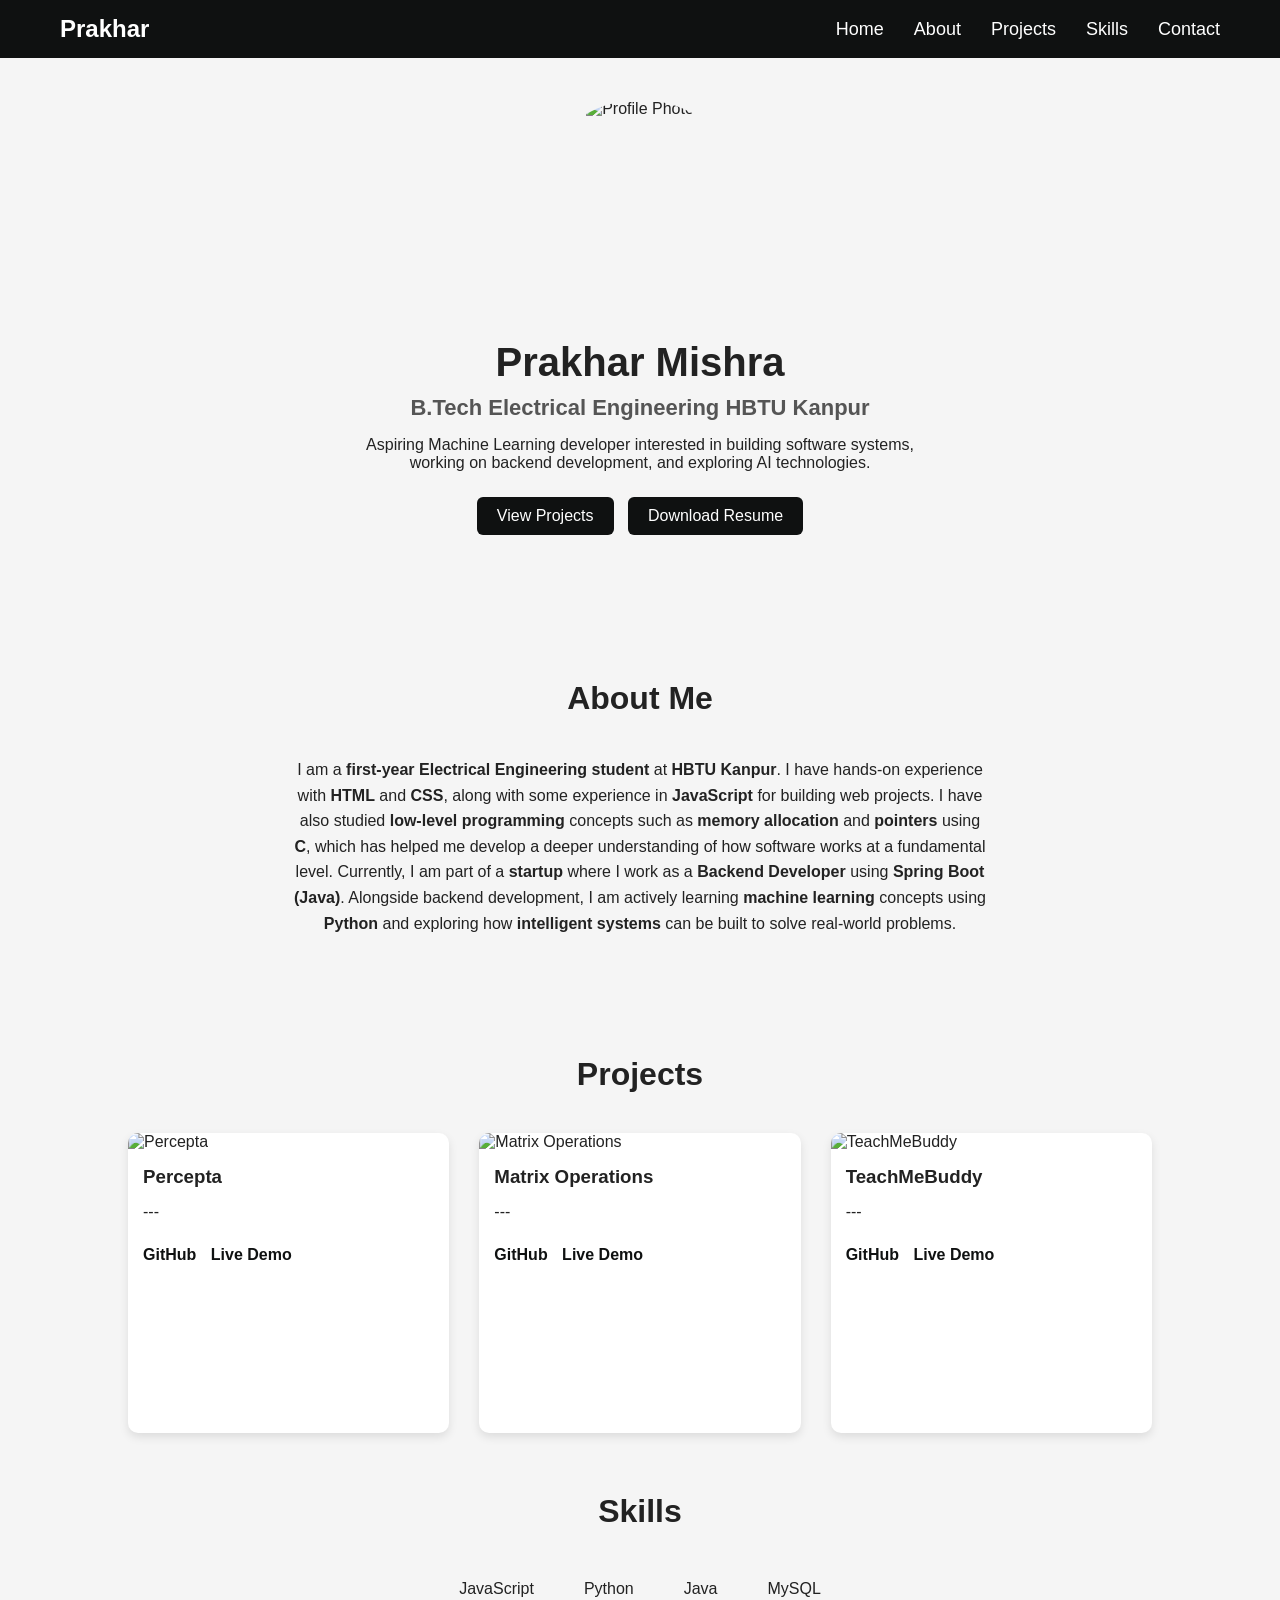
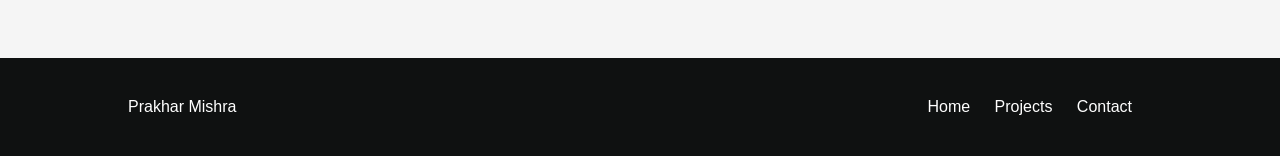
==== index.html @ 9c811670 "Half-done portfolio" ====
<!doctype html>
<html lang="en">
  <head>
    <meta charset="UTF-8" />
    <meta name="viewport" content="width=device-width, initial-scale=1.0" />

    <title>Prakhar Mishra | Portfolio</title>

    <link rel="stylesheet" href="style.css" />

    <link
      rel="stylesheet"
      href="https://cdnjs.cloudflare.com/ajax/libs/font-awesome/7.0.0/css/all.min.css"
    />
  </head>

  <body>
    <!-- NAVBAR -->

    <header>
      <nav id="navbar">
        <h2 class="logo">Prakhar</h2>

        <ul class="navLinks">
          <li><a href="#home">Home</a></li>
          <li><a href="#about">About</a></li>
          <li><a href="#projects">Projects</a></li>
          <li><a href="#skills">Skills</a></li>
          <li><a href="#contact">Contact</a></li>
        </ul>
      </nav>
    </header>

    <!-- HERO SECTION -->

    <section id="home" class="hero">
      <div class="profilePhoto reveal-right">
        <img src="Profile.jpeg" alt="Profile Photo" />
      </div>

      <div class="heroText reveal-left">
        <h1>Prakhar Mishra</h1>

        <h2>B.Tech Electrical Engineering HBTU Kanpur</h2>

        <p>
          Aspiring Machine Learning developer interested in building software
          systems, working on backend development, and exploring AI
          technologies.
        </p>

        <div class="heroButtons">
          <a href="#projects" class="btn">View Projects</a>
          <a
            href="resume/Prakhar_Mishra_Resume.pdf"
            download="Prakhar_Mishra_Resume.pdf"
            class="btn"
          >
            Download Resume
          </a>
        </div>
      </div>
    </section>

    <!-- ABOUT -->

    <section id="about" class="reveal">
      <h2 class="sectionTitle">About Me</h2>

      <p class="aboutText">
        I am a <b>first-year Electrical Engineering student</b> at
        <b>HBTU Kanpur</b>. I have hands-on experience with <b>HTML</b> and
        <b>CSS</b>, along with some experience in <b>JavaScript</b> for building
        web projects. I have also studied <b>low-level programming</b> concepts
        such as <b>memory allocation</b> and <b>pointers</b> using <b>C</b>,
        which has helped me develop a deeper understanding of how software works
        at a fundamental level. Currently, I am part of a <b>startup</b> where I
        work as a <b>Backend Developer</b> using <b>Spring Boot (Java)</b>.
        Alongside backend development, I am actively learning
        <b>machine learning</b> concepts using <b>Python</b> and exploring how
        <b>intelligent systems</b> can be built to solve real-world problems.
      </p>
    </section>

    <!-- PROJECTS -->

    <section id="projects">
      <h2 class="sectionTitle">Projects</h2>

      <div class="projectsContainer">
        <div class="projectCard reveal">
          <img src="Pokemon.jpeg" alt="Percepta" />

          <h3>Percepta</h3>

          <p>---</p>

          <div class="projectLinks">
            <a href="#">GitHub</a>
            <a href="#">Live Demo</a>
          </div>
        </div>

        <div class="projectCard reveal">
          <img src="Rock Paper Scissors.jpeg" alt="Matrix Operations" />

          <h3>Matrix Operations</h3>

          <p>---</p>

          <div class="projectLinks">
            <a href="#">GitHub</a>
            <a href="#">Live Demo</a>
          </div>
        </div>

        <div class="projectCard reveal">
          <img src="Tic Tac Toe.jpeg" alt="TeachMeBuddy" />

          <h3>TeachMeBuddy</h3>

          <p>---</p>

          <div class="projectLinks">
            <a href="#">GitHub</a>
            <a href="#">Live Demo</a>
          </div>
        </div>
      </div>
    </section>

    <!-- SKILLS -->

    <div id="skills">
      <h2 class="sectionTitle">Skills</h2>

      <div class="skillsContainer">
        <div class="skill reveal">
          <i class="fa-brands fa-js"></i>
          <p>JavaScript</p>
        </div>

        <div class="skill reveal">
          <i class="fa-brands fa-python"></i>
          <p>Python</p>
        </div>

        <div class="skill reveal">
          <i class="fa-brands fa-java"></i>
          <p>Java</p>
        </div>

        <div class="skill reveal">
          <i class="fa-solid fa-database"></i>
          <p>MySQL</p>
        </div>
      </div>
    </div>

    <footer>
      <div class="footerContainer">
        <p>Prakhar Mishra</p>

        <div class="footerLinks">
          <a href="#home">Home</a>
          <a href="#projects">Projects</a>
          <a href="contact.html">Contact</a>
        </div>
      </div>
    </footer>
    <script src="script.js"></script>
  </body>
</html>
---- style.css ----
*{

    margin:0;
    padding:0;
    box-sizing:border-box;
    font-family:Arial, Helvetica, sans-serif;

}

html{

    scroll-behavior:smooth;

}

body{

    background:#f5f5f5;
    color:#222;

}

/* NAVBAR */

#navbar{

    position:fixed;
    top:0;
    width:100%;
    background:#0f1111;
    display:flex;
    justify-content:space-between;
    align-items:center;
    padding:15px 60px;
    z-index:1000;

}

.logo{

    color:white;

}

.navLinks{

    display:flex;
    list-style:none;
    gap:30px;

}

.navLinks a{

    color:white;
    text-decoration:none;
    font-size:18px;

}

.navLinks a:hover{

    text-decoration:underline;

}

/* HERO */

.hero{

    padding-top:120px;
    padding-bottom:80px;
    display:flex;
    align-items:center;
    justify-content:center;
    flex-direction:column;
    text-align:center;
    padding-top:100px;

}

.profilePhoto{

    width:220px;
    height:220px;
    border-radius:50%;
    overflow:hidden;
    margin-bottom:20px;

}

.profilePhoto img{

    width:100%;
    height:100%;
    object-fit:cover;

}

.heroText h1{

    font-size:40px;
    margin-bottom:10px;

}

.heroText h2{

    font-size:22px;
    color:#555;
    margin-bottom:15px;

}

.heroText p{

    max-width:600px;
    margin:auto;
    margin-bottom:20px;

}

.heroButtons{

    margin-top:20px;

}

.btn{

    background:#0f1111;
    color:white;
    padding:10px 20px;
    text-decoration:none;
    border-radius:6px;
    margin:5px;
    display:inline-block;

}

.btn:hover{

    background:#333;

}

/* SECTIONS */

section{

    padding:60px 10%;

}

.sectionTitle{

    text-align:center;
    font-size:32px;
    margin-bottom:40px;

}

/* ABOUT */

.aboutText{

    max-width:700px;
    margin:auto;
    text-align:center;
    line-height:1.6;

}

/* PROJECTS */

.projectsContainer{

    display:grid;
    grid-template-columns:repeat(auto-fit,minmax(250px,1fr));
    gap:30px;

}

.projectCard{

    background:white;
    height: 300px;
    border-radius:10px;
    overflow:hidden;
    box-shadow:0 4px 10px rgba(0,0,0,0.1);
    padding-bottom:10px;
    transition:transform 0.3s;

}

.projectCard:hover{

    transform:translateY(-8px);

}

.projectCard img{

    width:100%;
    height:180px;
    object-fit:cover;

}

.projectCard h3{

    padding:15px;

}

.projectCard p{

    padding:0 15px 15px;

}

.projectLinks{

    padding:10px 15px 20px;

}

.projectLinks a{

    margin-right:10px;
    text-decoration:none;
    color:#0f1111;
    font-weight:bold;

}

/* SKILLS */

.skillsContainer{

    display:flex;
    justify-content:center;
    gap:50px;
    flex-wrap:wrap;

}

.skill{

    text-align:center;
    font-size:40px;

}

.skill p{

    font-size:16px;
    margin-top:10px;

}

/* CONTACT */

.contactPage{

    padding-top:140px;
    padding-bottom:80px;

    display:flex;
    flex-direction:column;
    align-items:center;
    text-align:center;

    max-width:1100px;
    margin:auto;

}

.socialLinks{

    margin-top:20px;

}

.socialLinks a{

    font-size:28px;
    margin:10px;
    color:#0f1111;

}

/* CONTACT INFO */

.contactInfo{
    
    font-size:18px;
    
}

.contactTitle {

    padding-bottom: 20px;

}

.contactSubtitle {

    padding-bottom: 15px;

}

.contactInfo p{
    
    margin:15px 0;
    
}

.contactInfo i{
    
    margin-right:10px;
    
}

.contactInfo a{
    
    text-decoration:none;
    color:#0f1111;
    font-weight:bold;
    
}

/* CONTACT FORM */

.contactForm{
    
    display:flex;
    flex-direction:column;
    gap:15px;
    width:300px;
    
}

.contactForm input,
.contactForm textarea{
    
    padding:10px;
    border:1px solid #ccc;
    border-radius:5px;
    font-size:15px;
    
}

.contactForm button{

    background:#0f1111;
    color:white;
    border:none;
    padding:12px;
    border-radius:6px;
    cursor:pointer;
    font-weight:bold;
    transition:0.3s;

}

.contactForm button:hover{

    background:#333;
    transform:translateY(-2px);

}

/* FOOTER */

footer{

    background:#0f1111;
    color:white;
    padding:40px 10%;
    margin-top:60px;

}

.footerContainer{

    display:flex;
    justify-content:space-between;
    align-items:center;
    flex-wrap:wrap;

}

.footerLeft h3{

    margin-bottom:5px;

}

.footerLinks a{

    color:white;
    text-decoration:none;
    margin-right:20px;

}

.footerLinks a:hover{

    text-decoration:underline;

}

.footerSocial a{

    color:white;
    font-size:22px;
    margin-left:15px;

}

.footerSocial a:hover{

    color:#bbb;

}

/* REVEAL */

.reveal{

    opacity:0;
    transform:translateY(60px);
    transition:all 0.8s ease;

}

.reveal.active{

    opacity:1;
    transform:translateY(0);

}

.reveal-left{

    opacity:0;
    transform:translateX(-60px);
    transition:all 0.8s ease;

}

.reveal-right{

    opacity:0;
    transform:translateX(60px);
    transition:all 0.8s ease;

}

.reveal-left.active,
.reveal-right.active{

    opacity:1;
    transform:translateX(0);

}
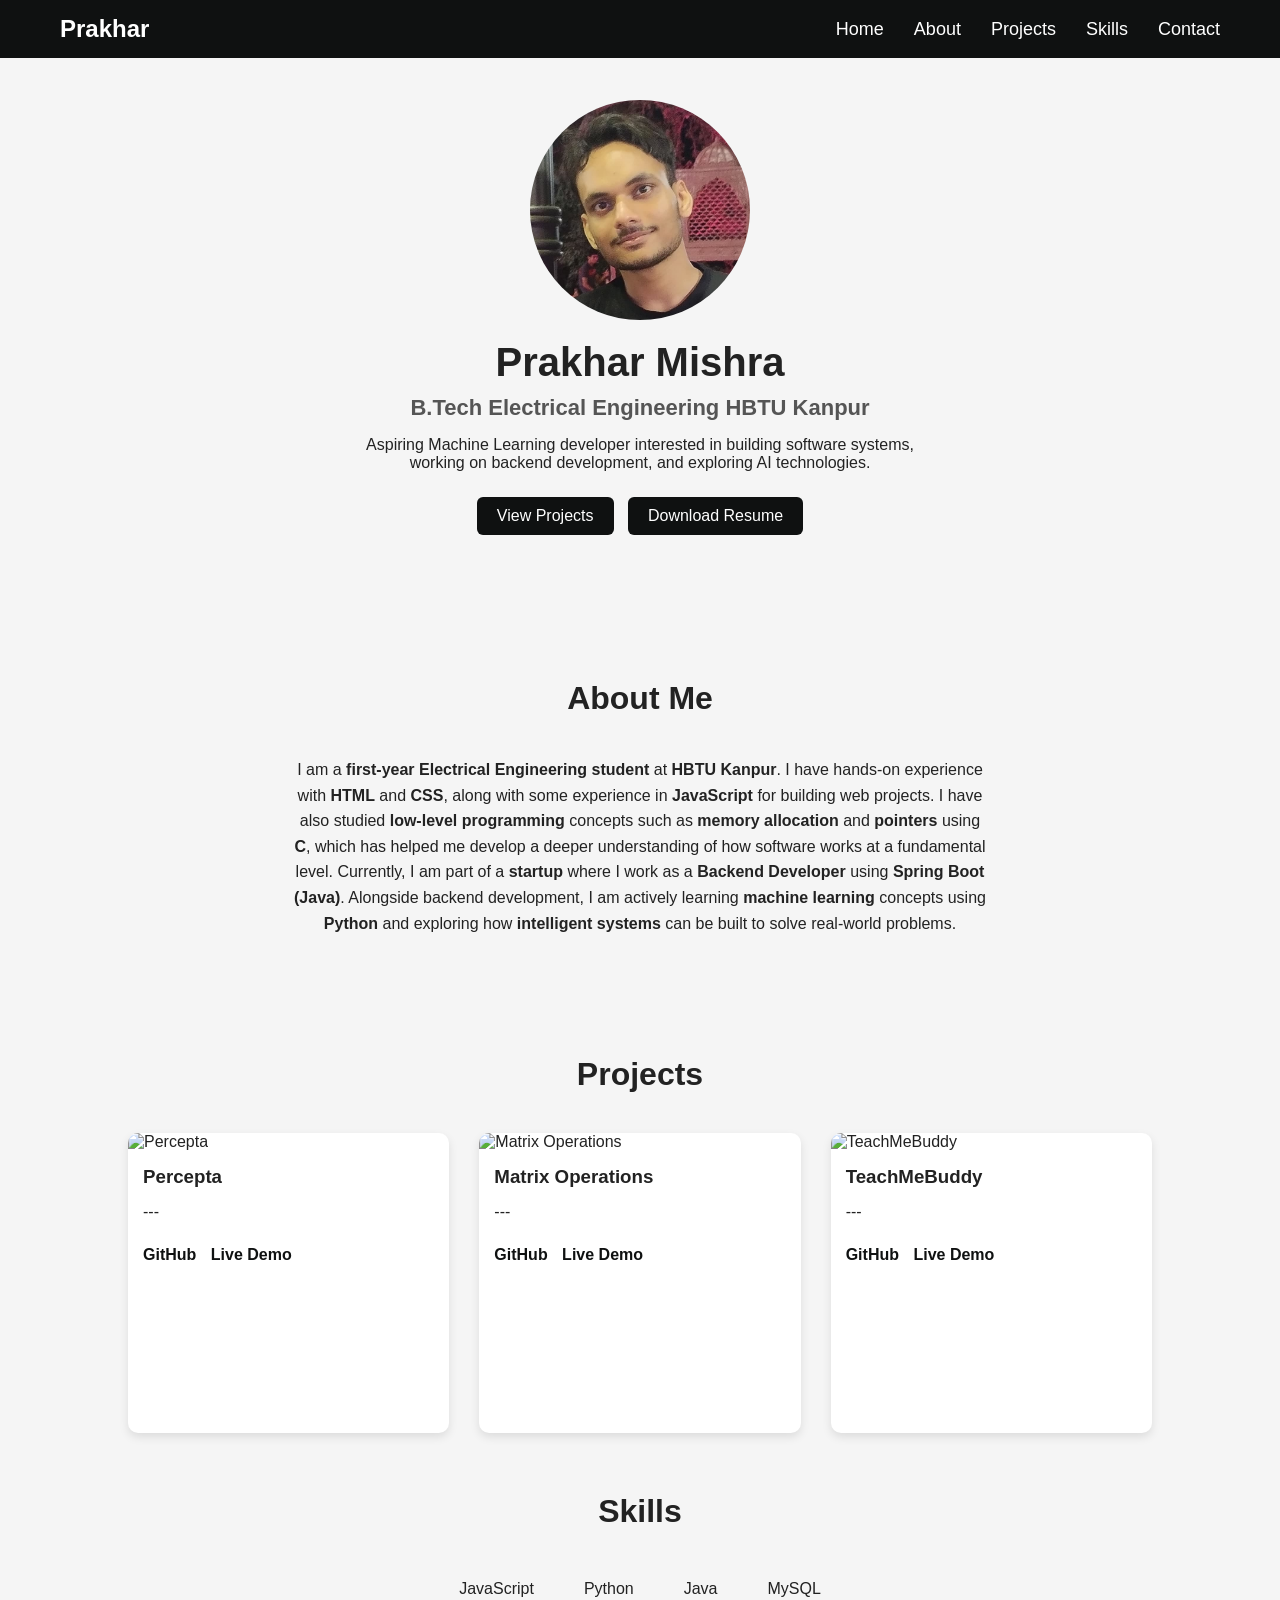
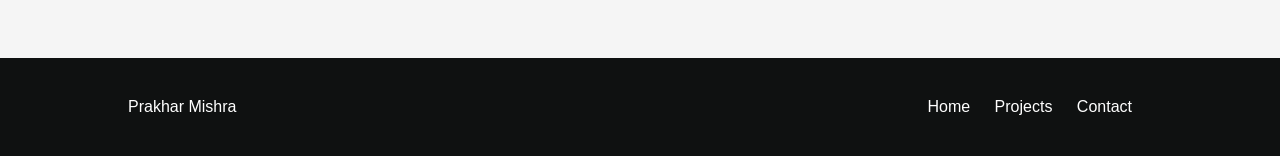
==== commit c6c6f19f: "Updated pfp file path" ====
--- a/index.html
+++ b/index.html
@@ -35,7 +35,7 @@
 
     <section id="home" class="hero">
       <div class="profilePhoto reveal-right">
-        <img src="Profile.jpeg" alt="Profile Photo" />
+        <img src="./images/Profile.jpeg" alt="Profile Photo" />
       </div>
 
       <div class="heroText reveal-left">
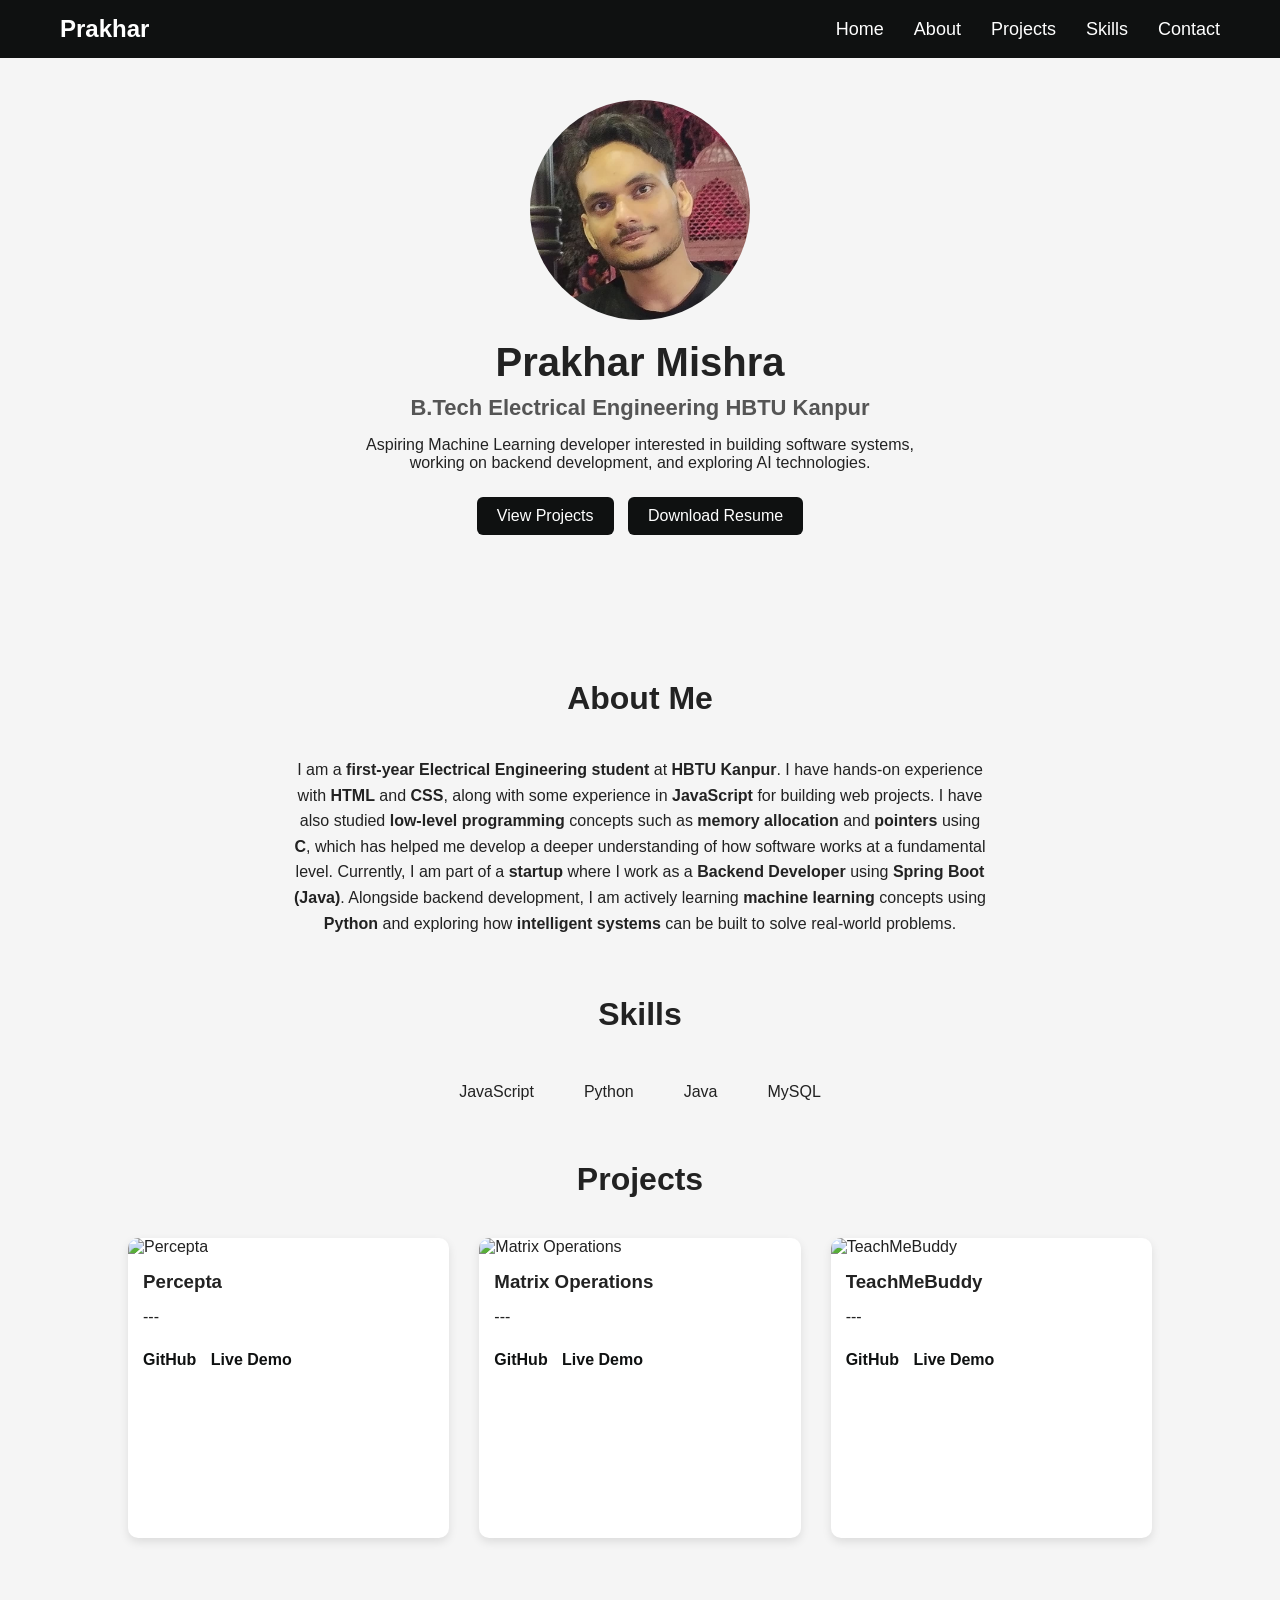
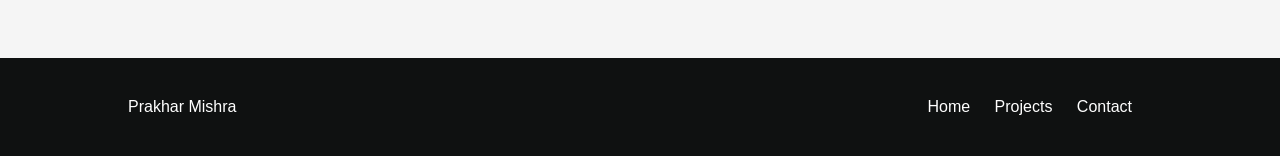
==== commit 9caf2763: "Added github link to Percepta and github link and live demo for Matrix Calculator" ====
--- a/index.html
+++ b/index.html
@@ -82,53 +82,6 @@
       </p>
     </section>
 
-    <!-- PROJECTS -->
-
-    <section id="projects">
-      <h2 class="sectionTitle">Projects</h2>
-
-      <div class="projectsContainer">
-        <div class="projectCard reveal">
-          <img src="Pokemon.jpeg" alt="Percepta" />
-
-          <h3>Percepta</h3>
-
-          <p>---</p>
-
-          <div class="projectLinks">
-            <a href="#">GitHub</a>
-            <a href="#">Live Demo</a>
-          </div>
-        </div>
-
-        <div class="projectCard reveal">
-          <img src="Rock Paper Scissors.jpeg" alt="Matrix Operations" />
-
-          <h3>Matrix Operations</h3>
-
-          <p>---</p>
-
-          <div class="projectLinks">
-            <a href="#">GitHub</a>
-            <a href="#">Live Demo</a>
-          </div>
-        </div>
-
-        <div class="projectCard reveal">
-          <img src="Tic Tac Toe.jpeg" alt="TeachMeBuddy" />
-
-          <h3>TeachMeBuddy</h3>
-
-          <p>---</p>
-
-          <div class="projectLinks">
-            <a href="#">GitHub</a>
-            <a href="#">Live Demo</a>
-          </div>
-        </div>
-      </div>
-    </section>
-
     <!-- SKILLS -->
 
     <div id="skills">
@@ -157,6 +110,58 @@
       </div>
     </div>
 
+    <!-- PROJECTS -->
+
+    <section id="projects">
+      <h2 class="sectionTitle">Projects</h2>
+
+      <div class="projectsContainer">
+        <div class="projectCard reveal">
+          <img src="Pokemon.jpeg" alt="Percepta" />
+
+          <h3>Percepta</h3>
+
+          <p>---</p>
+
+          <div class="projectLinks">
+            <a
+              href="https://github.com/TanishqJain2006/Percepta-Vision-Speech-Based-Assistant-System-"
+              >GitHub</a
+            >
+            <a href="#">Live Demo</a>
+          </div>
+        </div>
+
+        <div class="projectCard reveal">
+          <img src="Rock Paper Scissors.jpeg" alt="Matrix Operations" />
+
+          <h3>Matrix Operations</h3>
+
+          <p>---</p>
+
+          <div class="projectLinks">
+            <a href="https://github.com/prakhar122808/matrix_operations">
+              GitHub
+            </a>
+            <a href="https://matrix-operations.netlify.app/"> Live Demo </a>
+          </div>
+        </div>
+
+        <div class="projectCard reveal">
+          <img src="Tic Tac Toe.jpeg" alt="TeachMeBuddy" />
+
+          <h3>TeachMeBuddy</h3>
+
+          <p>---</p>
+
+          <div class="projectLinks">
+            <a href="#">GitHub</a>
+            <a href="#">Live Demo</a>
+          </div>
+        </div>
+      </div>
+    </section>
+
     <footer>
       <div class="footerContainer">
         <p>Prakhar Mishra</p>
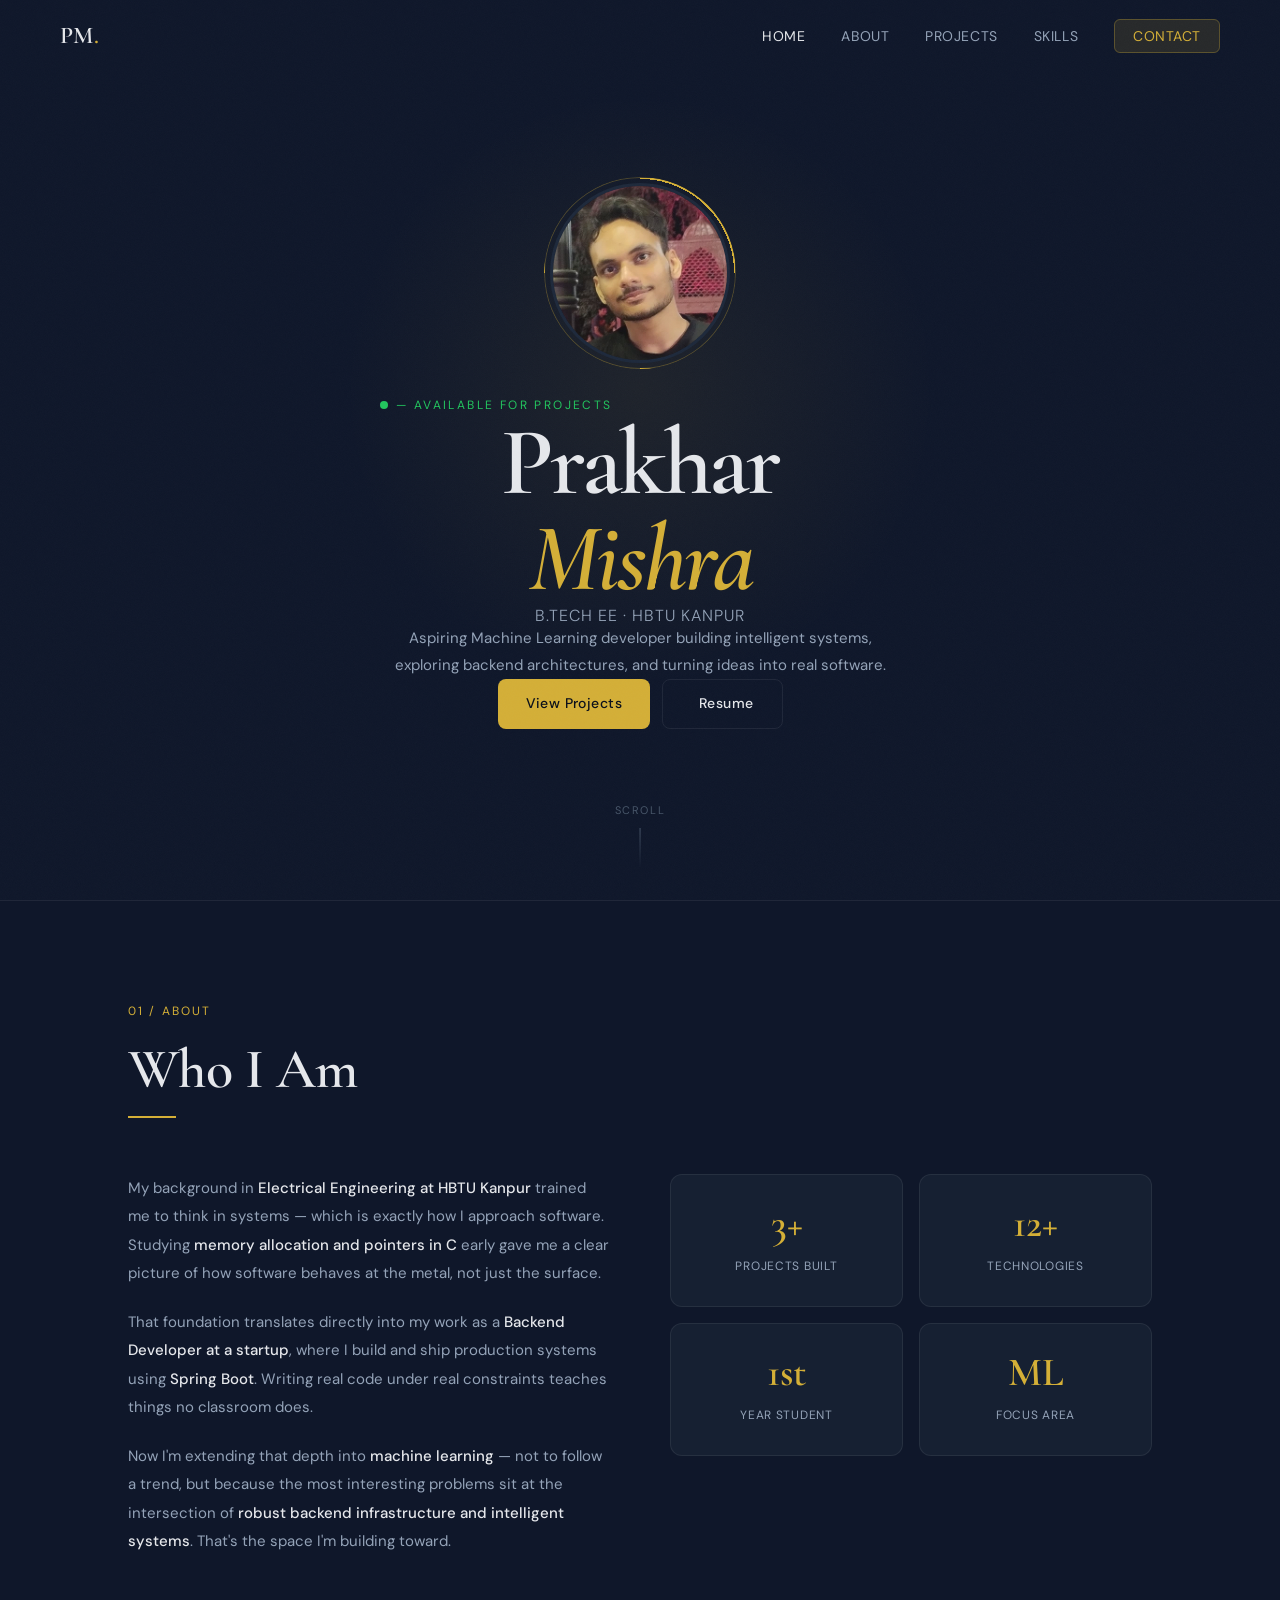
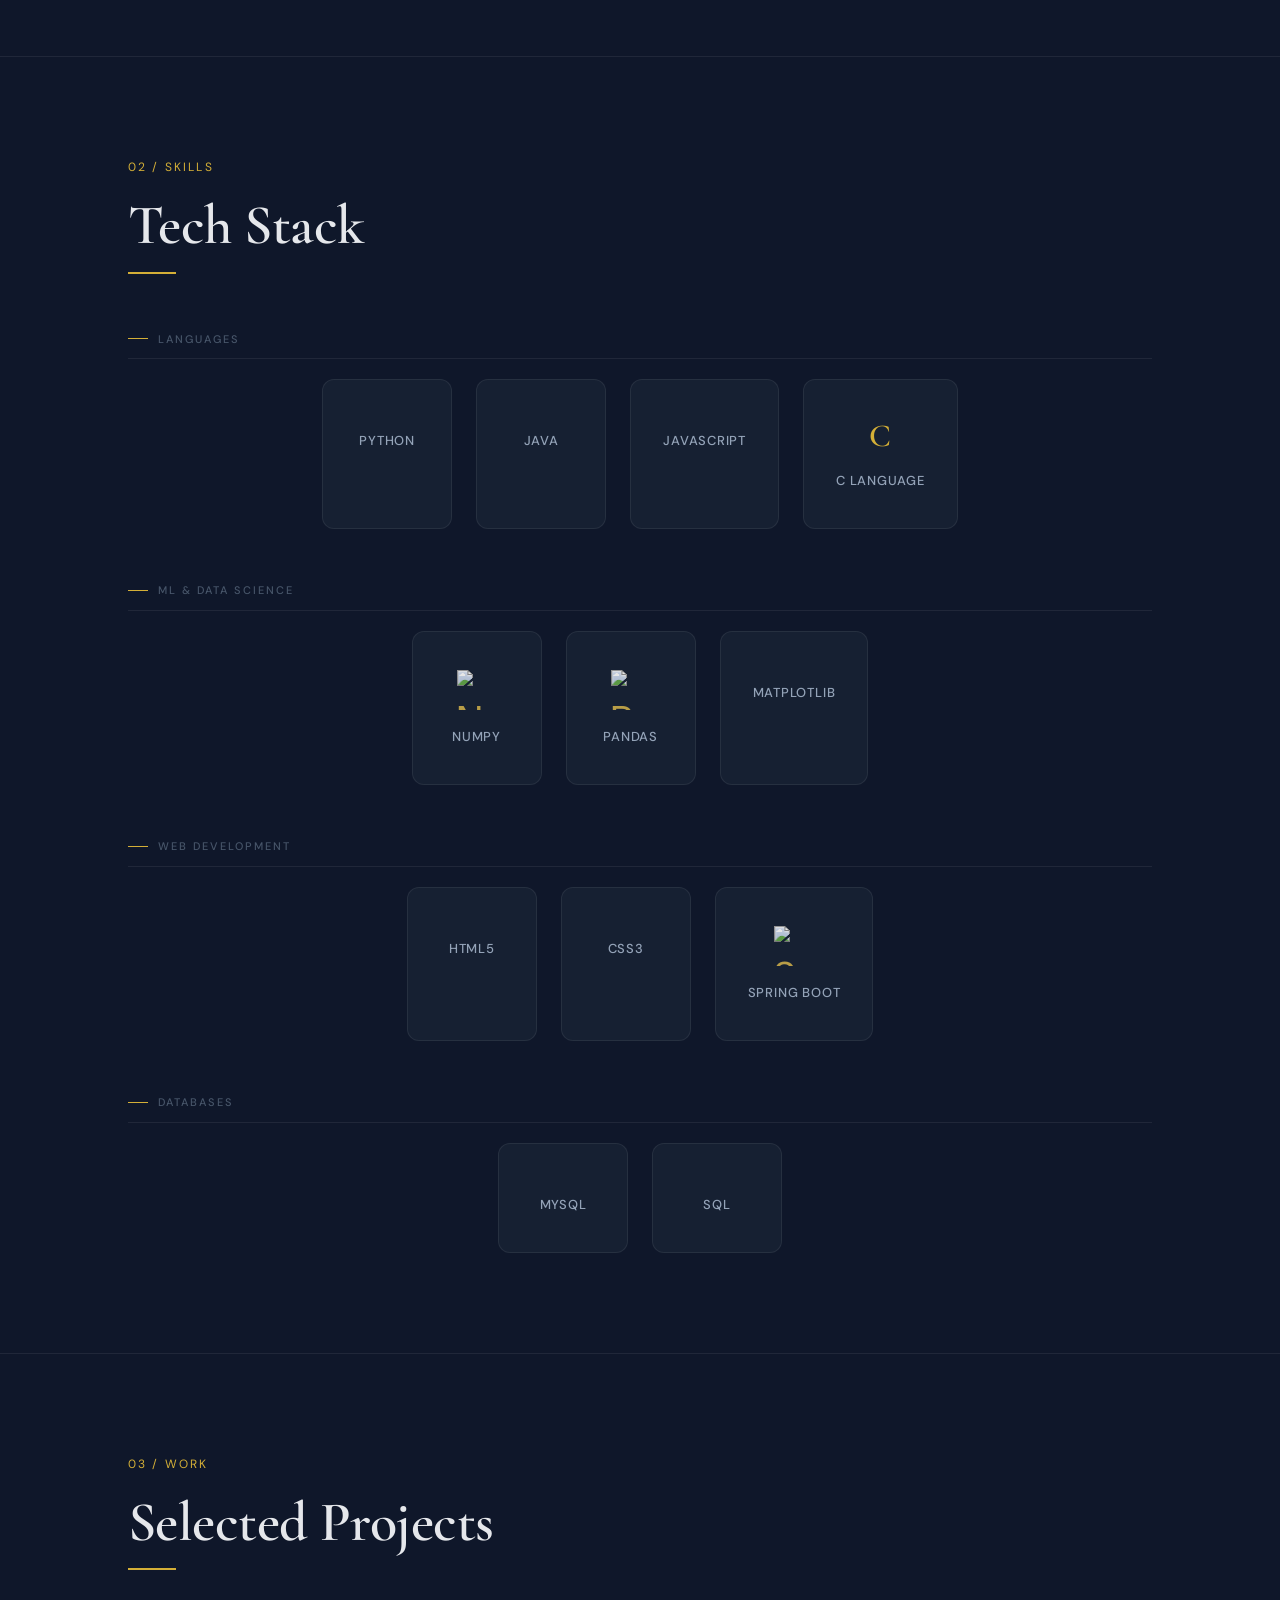
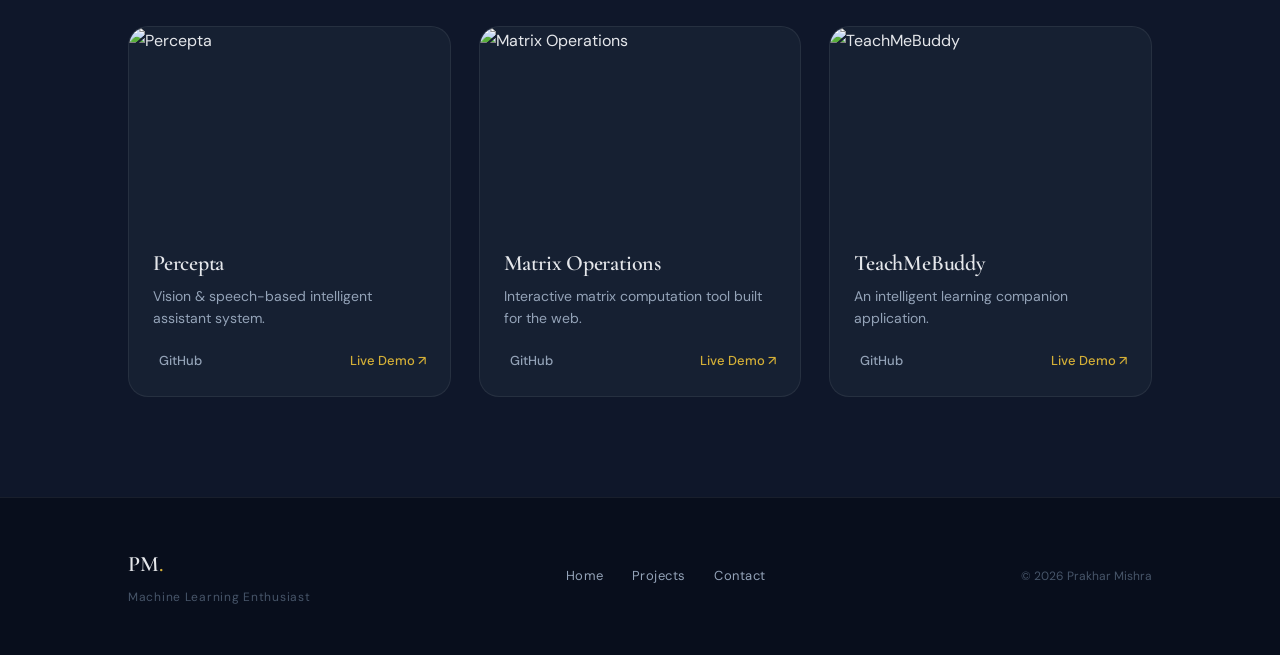
==== commit 61ea49e4: "Changed UI/UX and updated information" ====
--- a/index.html
+++ b/index.html
@@ -3,160 +3,296 @@
   <head>
     <meta charset="UTF-8" />
     <meta name="viewport" content="width=device-width, initial-scale=1.0" />
-
     <title>Prakhar Mishra | Portfolio</title>
-
     <link rel="stylesheet" href="style.css" />
-
+    <link rel="preconnect" href="https://fonts.googleapis.com" />
+    <link rel="preconnect" href="https://fonts.gstatic.com" crossorigin />
+    <link
+      href="https://fonts.googleapis.com/css2?family=Cormorant+Garamond:ital,wght@0,300;0,400;0,600;1,300;1,400&family=DM+Sans:wght@300;400;500&display=swap"
+      rel="stylesheet"
+    />
     <link
       rel="stylesheet"
       href="https://cdnjs.cloudflare.com/ajax/libs/font-awesome/7.0.0/css/all.min.css"
     />
   </head>
-
   <body>
+    <!-- NOISE OVERLAY -->
+    <div class="noise-overlay"></div>
+
     <!-- NAVBAR -->
-
     <header>
       <nav id="navbar">
-        <h2 class="logo">Prakhar</h2>
-
+        <a href="#home" class="logo">PM<span class="logo-dot">.</span></a>
         <ul class="navLinks">
           <li><a href="#home">Home</a></li>
           <li><a href="#about">About</a></li>
           <li><a href="#projects">Projects</a></li>
           <li><a href="#skills">Skills</a></li>
-          <li><a href="#contact">Contact</a></li>
+          <li><a href="contact.html" class="nav-cta">Contact</a></li>
         </ul>
+        <button class="menu-toggle" aria-label="Toggle menu">
+          <span></span><span></span><span></span>
+        </button>
       </nav>
     </header>
 
     <!-- HERO SECTION -->
-
     <section id="home" class="hero">
-      <div class="profilePhoto reveal-right">
-        <img src="./images/Profile.jpeg" alt="Profile Photo" />
-      </div>
-
-      <div class="heroText reveal-left">
-        <h1>Prakhar Mishra</h1>
-
-        <h2>B.Tech Electrical Engineering HBTU Kanpur</h2>
-
-        <p>
-          Aspiring Machine Learning developer interested in building software
-          systems, working on backend development, and exploring AI
-          technologies.
-        </p>
-
-        <div class="heroButtons">
-          <a href="#projects" class="btn">View Projects</a>
-          <a
-            href="resume/Prakhar_Mishra_Resume.pdf"
-            download="Prakhar_Mishra_Resume.pdf"
-            class="btn"
-          >
-            Download Resume
-          </a>
-        </div>
+      <div class="hero-bg-glow"></div>
+
+      <div class="hero-content">
+        <div class="profilePhoto reveal-scale">
+          <div class="photo-ring"></div>
+          <img src="./images/Profile.jpeg" alt="Prakhar Mishra" />
+        </div>
+
+        <div class="heroText">
+          <p class="hero-label reveal-up" style="--d: 0.1s">
+            — Available for Projects
+          </p>
+          <h1 class="reveal-up" style="--d: 0.2s">
+            Prakhar<br /><em>Mishra</em>
+          </h1>
+          <h2 class="reveal-up" style="--d: 0.3s">B.Tech EE · HBTU Kanpur</h2>
+          <p class="hero-desc reveal-up" style="--d: 0.4s">
+            Aspiring Machine Learning developer building intelligent systems,
+            exploring backend architectures, and turning ideas into real
+            software.
+          </p>
+          <div class="heroButtons reveal-up" style="--d: 0.5s">
+            <a href="#projects" class="btn btn-primary">View Projects</a>
+            <a
+              href="resume/Prakhar_Mishra_Resume.pdf"
+              download
+              class="btn btn-ghost"
+            >
+              <i class="fa-solid fa-download"></i> Resume
+            </a>
+          </div>
+        </div>
+      </div>
+
+      <div class="hero-scroll-hint">
+        <span>Scroll</span>
+        <div class="scroll-line"></div>
       </div>
     </section>
 
     <!-- ABOUT -->
-
-    <section id="about" class="reveal">
-      <h2 class="sectionTitle">About Me</h2>
-
-      <p class="aboutText">
-        I am a <b>first-year Electrical Engineering student</b> at
-        <b>HBTU Kanpur</b>. I have hands-on experience with <b>HTML</b> and
-        <b>CSS</b>, along with some experience in <b>JavaScript</b> for building
-        web projects. I have also studied <b>low-level programming</b> concepts
-        such as <b>memory allocation</b> and <b>pointers</b> using <b>C</b>,
-        which has helped me develop a deeper understanding of how software works
-        at a fundamental level. Currently, I am part of a <b>startup</b> where I
-        work as a <b>Backend Developer</b> using <b>Spring Boot (Java)</b>.
-        Alongside backend development, I am actively learning
-        <b>machine learning</b> concepts using <b>Python</b> and exploring how
-        <b>intelligent systems</b> can be built to solve real-world problems.
-      </p>
+    <section id="about" class="about-section">
+      <div class="section-label reveal-up">01 / About</div>
+      <h2 class="sectionTitle reveal-up" style="--d: 0.1s">Who I Am</h2>
+
+      <div class="about-grid">
+        <div class="about-text reveal-up" style="--d: 0.2s">
+          <p>
+            My background in
+            <strong>Electrical Engineering at HBTU Kanpur</strong> trained me to
+            think in systems — which is exactly how I approach software.
+            Studying <strong>memory allocation and pointers in C</strong> early
+            gave me a clear picture of how software behaves at the metal, not
+            just the surface.
+          </p>
+          <p>
+            That foundation translates directly into my work as a
+            <strong>Backend Developer at a startup</strong>, where I build and
+            ship production systems using <strong>Spring Boot</strong>. Writing
+            real code under real constraints teaches things no classroom does.
+          </p>
+          <p>
+            Now I'm extending that depth into
+            <strong>machine learning</strong> — not to follow a trend, but
+            because the most interesting problems sit at the intersection of
+            <strong
+              >robust backend infrastructure and intelligent systems</strong
+            >. That's the space I'm building toward.
+          </p>
+        </div>
+        <div class="about-stats reveal-up" style="--d: 0.3s">
+          <div class="stat-card">
+            <span class="stat-num">3+</span>
+            <span class="stat-label">Projects Built</span>
+          </div>
+          <div class="stat-card">
+            <span class="stat-num">12+</span>
+            <span class="stat-label">Technologies</span>
+          </div>
+          <div class="stat-card">
+            <span class="stat-num">1st</span>
+            <span class="stat-label">Year Student</span>
+          </div>
+          <div class="stat-card">
+            <span class="stat-num">ML</span>
+            <span class="stat-label">Focus Area</span>
+          </div>
+        </div>
+      </div>
     </section>
 
     <!-- SKILLS -->
-
-    <div id="skills">
-      <h2 class="sectionTitle">Skills</h2>
-
-      <div class="skillsContainer">
-        <div class="skill reveal">
-          <i class="fa-brands fa-js"></i>
-          <p>JavaScript</p>
-        </div>
-
-        <div class="skill reveal">
-          <i class="fa-brands fa-python"></i>
-          <p>Python</p>
-        </div>
-
-        <div class="skill reveal">
-          <i class="fa-brands fa-java"></i>
-          <p>Java</p>
-        </div>
-
-        <div class="skill reveal">
-          <i class="fa-solid fa-database"></i>
-          <p>MySQL</p>
-        </div>
-      </div>
-    </div>
+    <section id="skills" class="skills-section">
+      <div class="section-label reveal-up">02 / Skills</div>
+      <h2 class="sectionTitle reveal-up" style="--d: 0.1s">Tech Stack</h2>
+
+      <!-- Languages -->
+      <div class="skill-category reveal-up" style="--d: 0.1s">
+        <h4 class="skill-category-label">Languages</h4>
+        <div class="skillsContainer">
+          <div class="skill-card reveal-up" style="--d: 0.1s">
+            <div class="skill-icon"><i class="fa-brands fa-python"></i></div>
+            <p>Python</p>
+          </div>
+          <div class="skill-card reveal-up" style="--d: 0.15s">
+            <div class="skill-icon"><i class="fa-brands fa-java"></i></div>
+            <p>Java</p>
+          </div>
+          <div class="skill-card reveal-up" style="--d: 0.2s">
+            <div class="skill-icon"><i class="fa-brands fa-js"></i></div>
+            <p>JavaScript</p>
+          </div>
+          <div class="skill-card reveal-up" style="--d: 0.25s">
+            <div class="skill-icon skill-icon-text">C</div>
+            <p>C Language</p>
+          </div>
+        </div>
+      </div>
+
+      <!-- ML / Data Science -->
+      <div class="skill-category reveal-up" style="--d: 0.15s">
+        <h4 class="skill-category-label">ML &amp; Data Science</h4>
+        <div class="skillsContainer">
+          <div class="skill-card reveal-up" style="--d: 0.1s">
+            <div class="skill-icon skill-icon-img">
+              <img
+                src="https://cdn.jsdelivr.net/gh/devicons/devicon/icons/numpy/numpy-original.svg"
+                alt="NumPy"
+              />
+            </div>
+            <p>NumPy</p>
+          </div>
+          <div class="skill-card reveal-up" style="--d: 0.15s">
+            <div class="skill-icon skill-icon-img">
+              <img
+                src="https://cdn.jsdelivr.net/gh/devicons/devicon/icons/pandas/pandas-original.svg"
+                alt="Pandas"
+              />
+            </div>
+            <p>Pandas</p>
+          </div>
+          <div class="skill-card reveal-up" style="--d: 0.2s">
+            <div class="skill-icon"><i class="fa-solid fa-chart-line"></i></div>
+            <p>Matplotlib</p>
+          </div>
+        </div>
+      </div>
+
+      <!-- Web Development -->
+      <div class="skill-category reveal-up" style="--d: 0.2s">
+        <h4 class="skill-category-label">Web Development</h4>
+        <div class="skillsContainer">
+          <div class="skill-card reveal-up" style="--d: 0.1s">
+            <div class="skill-icon"><i class="fa-brands fa-html5"></i></div>
+            <p>HTML5</p>
+          </div>
+          <div class="skill-card reveal-up" style="--d: 0.15s">
+            <div class="skill-icon"><i class="fa-brands fa-css3-alt"></i></div>
+            <p>CSS3</p>
+          </div>
+          <div class="skill-card reveal-up" style="--d: 0.2s">
+            <div class="skill-icon skill-icon-img">
+              <img
+                src="https://cdn.jsdelivr.net/gh/devicons/devicon/icons/spring/spring-original.svg"
+                alt="Spring Boot"
+              />
+            </div>
+            <p>Spring Boot</p>
+          </div>
+        </div>
+      </div>
+
+      <!-- Databases -->
+      <div class="skill-category reveal-up" style="--d: 0.25s">
+        <h4 class="skill-category-label">Databases</h4>
+        <div class="skillsContainer">
+          <div class="skill-card reveal-up" style="--d: 0.1s">
+            <div class="skill-icon"><i class="fa-solid fa-database"></i></div>
+            <p>MySQL</p>
+          </div>
+          <div class="skill-card reveal-up" style="--d: 0.15s">
+            <div class="skill-icon"><i class="fa-solid fa-table"></i></div>
+            <p>SQL</p>
+          </div>
+        </div>
+      </div>
+    </section>
 
     <!-- PROJECTS -->
-
-    <section id="projects">
-      <h2 class="sectionTitle">Projects</h2>
+    <section id="projects" class="projects-section">
+      <div class="section-label reveal-up">03 / Work</div>
+      <h2 class="sectionTitle reveal-up" style="--d: 0.1s">
+        Selected Projects
+      </h2>
 
       <div class="projectsContainer">
-        <div class="projectCard reveal">
-          <img src="Pokemon.jpeg" alt="Percepta" />
-
-          <h3>Percepta</h3>
-
-          <p>---</p>
-
-          <div class="projectLinks">
-            <a
-              href="https://github.com/TanishqJain2006/Percepta-Vision-Speech-Based-Assistant-System-"
-              >GitHub</a
-            >
-            <a href="#">Live Demo</a>
-          </div>
-        </div>
-
-        <div class="projectCard reveal">
-          <img src="Rock Paper Scissors.jpeg" alt="Matrix Operations" />
-
-          <h3>Matrix Operations</h3>
-
-          <p>---</p>
-
-          <div class="projectLinks">
-            <a href="https://github.com/prakhar122808/matrix_operations">
-              GitHub
-            </a>
-            <a href="https://matrix-operations.netlify.app/"> Live Demo </a>
-          </div>
-        </div>
-
-        <div class="projectCard reveal">
-          <img src="Tic Tac Toe.jpeg" alt="TeachMeBuddy" />
-
-          <h3>TeachMeBuddy</h3>
-
-          <p>---</p>
-
-          <div class="projectLinks">
-            <a href="#">GitHub</a>
-            <a href="#">Live Demo</a>
+        <div class="projectCard reveal-up" style="--d: 0.1s">
+          <div class="project-img-wrap">
+            <img src="Pokemon.jpeg" alt="Percepta" />
+            <div class="project-img-overlay"></div>
+          </div>
+          <div class="project-body">
+            <h3>Percepta</h3>
+            <p>Vision & speech-based intelligent assistant system.</p>
+            <div class="projectLinks">
+              <a
+                href="https://github.com/TanishqJain2006/Percepta-Vision-Speech-Based-Assistant-System-"
+                class="proj-link"
+              >
+                <i class="fa-brands fa-github"></i> GitHub
+              </a>
+              <a href="#" class="proj-link proj-link-demo">Live Demo ↗</a>
+            </div>
+          </div>
+        </div>
+
+        <div class="projectCard reveal-up" style="--d: 0.2s">
+          <div class="project-img-wrap">
+            <img src="Rock Paper Scissors.jpeg" alt="Matrix Operations" />
+            <div class="project-img-overlay"></div>
+          </div>
+          <div class="project-body">
+            <h3>Matrix Operations</h3>
+            <p>Interactive matrix computation tool built for the web.</p>
+            <div class="projectLinks">
+              <a
+                href="https://github.com/prakhar122808/matrix_operations"
+                class="proj-link"
+              >
+                <i class="fa-brands fa-github"></i> GitHub
+              </a>
+              <a
+                href="https://matrix-operations.netlify.app/"
+                class="proj-link proj-link-demo"
+                >Live Demo ↗</a
+              >
+            </div>
+          </div>
+        </div>
+
+        <div class="projectCard reveal-up" style="--d: 0.3s">
+          <div class="project-img-wrap">
+            <img src="Tic Tac Toe.jpeg" alt="TeachMeBuddy" />
+            <div class="project-img-overlay"></div>
+          </div>
+          <div class="project-body">
+            <h3>TeachMeBuddy</h3>
+            <p>An intelligent learning companion application.</p>
+            <div class="projectLinks">
+              <a href="#" class="proj-link">
+                <i class="fa-brands fa-github"></i> GitHub
+              </a>
+              <a href="#" class="proj-link proj-link-demo">Live Demo ↗</a>
+            </div>
           </div>
         </div>
       </div>
@@ -164,15 +300,21 @@
 
     <footer>
       <div class="footerContainer">
-        <p>Prakhar Mishra</p>
-
+        <div class="footer-brand">
+          <span class="footer-logo">PM<span class="logo-dot">.</span></span>
+          <p>Machine Learning Enthusiast</p>
+        </div>
         <div class="footerLinks">
           <a href="#home">Home</a>
           <a href="#projects">Projects</a>
           <a href="contact.html">Contact</a>
         </div>
+        <div class="footer-copy">
+          <p>© 2026 Prakhar Mishra</p>
+        </div>
       </div>
     </footer>
+
     <script src="script.js"></script>
   </body>
 </html>
--- a/style.css
+++ b/style.css
@@ -1,467 +1,1041 @@
-*{
-
-    margin:0;
-    padding:0;
-    box-sizing:border-box;
-    font-family:Arial, Helvetica, sans-serif;
-
-}
-
-html{
-
-    scroll-behavior:smooth;
-
-}
-
-body{
-
-    background:#f5f5f5;
-    color:#222;
-
-}
-
-/* NAVBAR */
-
-#navbar{
-
-    position:fixed;
-    top:0;
-    width:100%;
-    background:#0f1111;
-    display:flex;
-    justify-content:space-between;
-    align-items:center;
-    padding:15px 60px;
-    z-index:1000;
-
-}
-
-.logo{
-
-    color:white;
-
-}
-
-.navLinks{
-
-    display:flex;
-    list-style:none;
-    gap:30px;
-
-}
-
-.navLinks a{
-
-    color:white;
-    text-decoration:none;
-    font-size:18px;
-
-}
-
-.navLinks a:hover{
-
-    text-decoration:underline;
-
-}
-
-/* HERO */
-
-.hero{
-
-    padding-top:120px;
-    padding-bottom:80px;
-    display:flex;
-    align-items:center;
-    justify-content:center;
-    flex-direction:column;
-    text-align:center;
-    padding-top:100px;
-
-}
-
-.profilePhoto{
-
-    width:220px;
-    height:220px;
-    border-radius:50%;
-    overflow:hidden;
-    margin-bottom:20px;
-
-}
-
-.profilePhoto img{
-
-    width:100%;
-    height:100%;
-    object-fit:cover;
-
-}
-
-.heroText h1{
-
-    font-size:40px;
-    margin-bottom:10px;
-
-}
-
-.heroText h2{
-
-    font-size:22px;
-    color:#555;
-    margin-bottom:15px;
-
-}
-
-.heroText p{
-
-    max-width:600px;
-    margin:auto;
-    margin-bottom:20px;
-
-}
-
-.heroButtons{
-
-    margin-top:20px;
-
-}
-
-.btn{
-
-    background:#0f1111;
-    color:white;
-    padding:10px 20px;
-    text-decoration:none;
-    border-radius:6px;
-    margin:5px;
-    display:inline-block;
-
-}
-
-.btn:hover{
-
-    background:#333;
-
-}
-
-/* SECTIONS */
-
-section{
-
-    padding:60px 10%;
-
-}
-
-.sectionTitle{
-
-    text-align:center;
-    font-size:32px;
-    margin-bottom:40px;
-
-}
-
-/* ABOUT */
-
-.aboutText{
-
-    max-width:700px;
-    margin:auto;
-    text-align:center;
-    line-height:1.6;
-
-}
-
-/* PROJECTS */
-
-.projectsContainer{
-
-    display:grid;
-    grid-template-columns:repeat(auto-fit,minmax(250px,1fr));
-    gap:30px;
-
-}
-
-.projectCard{
-
-    background:white;
-    height: 300px;
-    border-radius:10px;
-    overflow:hidden;
-    box-shadow:0 4px 10px rgba(0,0,0,0.1);
-    padding-bottom:10px;
-    transition:transform 0.3s;
-
-}
-
-.projectCard:hover{
-
-    transform:translateY(-8px);
-
-}
-
-.projectCard img{
-
-    width:100%;
-    height:180px;
-    object-fit:cover;
-
-}
-
-.projectCard h3{
-
-    padding:15px;
-
-}
-
-.projectCard p{
-
-    padding:0 15px 15px;
-
-}
-
-.projectLinks{
-
-    padding:10px 15px 20px;
-
-}
-
-.projectLinks a{
-
-    margin-right:10px;
-    text-decoration:none;
-    color:#0f1111;
-    font-weight:bold;
-
-}
-
-/* SKILLS */
-
-.skillsContainer{
-
-    display:flex;
-    justify-content:center;
-    gap:50px;
-    flex-wrap:wrap;
-
-}
-
-.skill{
-
-    text-align:center;
-    font-size:40px;
-
-}
-
-.skill p{
-
-    font-size:16px;
-    margin-top:10px;
-
-}
-
-/* CONTACT */
-
-.contactPage{
-
-    padding-top:140px;
-    padding-bottom:80px;
-
-    display:flex;
-    flex-direction:column;
-    align-items:center;
-    text-align:center;
-
-    max-width:1100px;
-    margin:auto;
-
-}
-
-.socialLinks{
-
-    margin-top:20px;
-
-}
-
-.socialLinks a{
-
-    font-size:28px;
-    margin:10px;
-    color:#0f1111;
-
-}
-
-/* CONTACT INFO */
-
-.contactInfo{
-    
-    font-size:18px;
-    
+/* ===========================
+   DESIGN TOKENS — DARK LUXURY
+   =========================== */
+:root {
+  --bg:          #0F172A;
+  --bg-elevated: #1E293B;
+  --bg-card:     #162032;
+  --accent:      #D4AF37;
+  --accent-dim:  rgba(212, 175, 55, 0.12);
+  --accent-glow: rgba(212, 175, 55, 0.25);
+  --emerald:     #22C55E;
+  --emerald-dim: rgba(34, 197, 94, 0.12);
+  --text:        #E5E7EB;
+  --text-muted:  #94A3B8;
+  --text-faint:  #475569;
+  --border:      rgba(255,255,255,0.07);
+  --border-accent: rgba(212, 175, 55, 0.3);
+  --shadow-sm:   0 2px 12px rgba(0,0,0,0.3);
+  --shadow-md:   0 8px 32px rgba(0,0,0,0.45);
+  --shadow-lg:   0 20px 60px rgba(0,0,0,0.6);
+  --radius:      12px;
+  --radius-lg:   20px;
+  --font-display: 'Cormorant Garamond', Georgia, serif;
+  --font-body:    'DM Sans', system-ui, sans-serif;
+  --nav-height:   72px;
+  --transition:   0.35s cubic-bezier(0.4, 0, 0.2, 1);
+}
+
+/* ===========================
+   RESET & BASE
+   =========================== */
+*, *::before, *::after {
+  margin: 0;
+  padding: 0;
+  box-sizing: border-box;
+}
+
+html {
+  scroll-behavior: smooth;
+  font-size: 16px;
+}
+
+body {
+  background: var(--bg);
+  color: var(--text);
+  font-family: var(--font-body);
+  font-weight: 400;
+  line-height: 1.7;
+  overflow-x: hidden;
+}
+
+/* Grain texture overlay */
+.noise-overlay {
+  position: fixed;
+  inset: 0;
+  z-index: 999;
+  pointer-events: none;
+  opacity: 0.025;
+  background-image: url("data:image/svg+xml,%3Csvg viewBox='0 0 256 256' xmlns='http://www.w3.org/2000/svg'%3E%3Cfilter id='noise'%3E%3CfeTurbulence type='fractalNoise' baseFrequency='0.9' numOctaves='4' stitchTiles='stitch'/%3E%3C/filter%3E%3Crect width='100%25' height='100%25' filter='url(%23noise)'/%3E%3C/svg%3E");
+  background-repeat: repeat;
+  background-size: 180px;
+}
+
+img { display: block; max-width: 100%; }
+a { text-decoration: none; color: inherit; }
+ul { list-style: none; }
+strong { color: var(--text); font-weight: 500; }
+
+/* ===========================
+   TYPOGRAPHY
+   =========================== */
+h1, h2, h3 {
+  font-family: var(--font-display);
+  font-weight: 600;
+  line-height: 1.15;
+  letter-spacing: -0.01em;
+}
+
+em {
+  font-style: italic;
+  color: var(--accent);
+}
+
+/* ===========================
+   NAVBAR
+   =========================== */
+#navbar {
+  position: fixed;
+  top: 0;
+  width: 100%;
+  height: var(--nav-height);
+  display: flex;
+  justify-content: space-between;
+  align-items: center;
+  padding: 0 60px;
+  z-index: 900;
+  transition: background var(--transition), backdrop-filter var(--transition), box-shadow var(--transition);
+}
+
+#navbar.scrolled {
+  background: rgba(15, 23, 42, 0.85);
+  backdrop-filter: blur(20px);
+  -webkit-backdrop-filter: blur(20px);
+  box-shadow: 0 1px 0 var(--border);
+}
+
+.logo {
+  font-family: var(--font-display);
+  font-size: 24px;
+  font-weight: 600;
+  color: var(--text);
+  letter-spacing: 0.02em;
+}
+
+.logo-dot {
+  color: var(--accent);
+}
+
+.navLinks {
+  display: flex;
+  gap: 36px;
+  align-items: center;
+}
+
+.navLinks a {
+  color: var(--text-muted);
+  font-size: 14px;
+  font-weight: 400;
+  letter-spacing: 0.04em;
+  text-transform: uppercase;
+  transition: color var(--transition);
+  position: relative;
+}
+
+.navLinks a::after {
+  content: '';
+  position: absolute;
+  bottom: -3px;
+  left: 0;
+  width: 0;
+  height: 1px;
+  background: var(--accent);
+  transition: width var(--transition);
+}
+
+.navLinks a:hover,
+.navLinks a:hover::after {
+  color: var(--text);
+  width: 100%;
+}
+
+.nav-cta {
+  color: var(--accent) !important;
+  border: 1px solid var(--border-accent);
+  padding: 7px 18px;
+  border-radius: 6px;
+  background: var(--accent-dim);
+  transition: all var(--transition) !important;
+}
+
+.nav-cta::after { display: none; }
+
+.nav-cta:hover {
+  background: var(--accent) !important;
+  color: var(--bg) !important;
+}
+
+/* Hamburger */
+.menu-toggle {
+  display: none;
+  flex-direction: column;
+  gap: 5px;
+  background: none;
+  border: none;
+  cursor: pointer;
+  padding: 4px;
+}
+
+.menu-toggle span {
+  display: block;
+  width: 24px;
+  height: 2px;
+  background: var(--text);
+  border-radius: 2px;
+  transition: all var(--transition);
+}
+
+/* ===========================
+   BUTTONS
+   =========================== */
+.btn {
+  display: inline-flex;
+  align-items: center;
+  gap: 8px;
+  padding: 12px 28px;
+  border-radius: 8px;
+  font-family: var(--font-body);
+  font-size: 14px;
+  font-weight: 500;
+  letter-spacing: 0.03em;
+  cursor: pointer;
+  transition: all var(--transition);
+  border: none;
+}
+
+.btn-primary {
+  background: var(--accent);
+  color: #0a0f1a;
+}
+
+.btn-primary:hover {
+  background: #e8c842;
+  transform: translateY(-2px);
+  box-shadow: 0 8px 24px var(--accent-glow);
+}
+
+.btn-ghost {
+  background: transparent;
+  color: var(--text);
+  border: 1px solid var(--border);
+}
+
+.btn-ghost:hover {
+  border-color: var(--accent);
+  color: var(--accent);
+  transform: translateY(-2px);
+}
+
+.btn-full {
+  width: 100%;
+  justify-content: center;
+}
+
+/* ===========================
+   SECTION SHARED
+   =========================== */
+section {
+  padding: 100px 10%;
+}
+
+.section-label {
+  font-family: var(--font-body);
+  font-size: 12px;
+  font-weight: 400;
+  letter-spacing: 0.18em;
+  text-transform: uppercase;
+  color: var(--accent);
+  margin-bottom: 16px;
+}
+
+.sectionTitle {
+  font-size: clamp(36px, 5vw, 56px);
+  font-weight: 600;
+  margin-bottom: 56px;
+  color: var(--text);
+}
+
+/* Horizontal rule accent */
+.sectionTitle::after {
+  content: '';
+  display: block;
+  width: 48px;
+  height: 2px;
+  background: var(--accent);
+  margin-top: 14px;
+}
+
+/* ===========================
+   HERO
+   =========================== */
+.hero {
+  min-height: 100vh;
+  padding-top: var(--nav-height);
+  display: flex;
+  flex-direction: column;
+  align-items: center;
+  justify-content: center;
+  text-align: center;
+  position: relative;
+  overflow: hidden;
+  padding-bottom: 60px;
+}
+
+.hero-bg-glow {
+  position: absolute;
+  top: 10%;
+  left: 50%;
+  transform: translateX(-50%);
+  width: 600px;
+  height: 600px;
+  background: radial-gradient(circle, rgba(212,175,55,0.08) 0%, transparent 70%);
+  pointer-events: none;
+  z-index: 0;
+}
+
+.hero-content {
+  position: relative;
+  z-index: 1;
+  display: flex;
+  flex-direction: column;
+  align-items: center;
+  gap: 32px;
+}
+
+.profilePhoto {
+  position: relative;
+  width: 180px;
+  height: 180px;
+}
+
+.photo-ring {
+  position: absolute;
+  inset: -6px;
+  border-radius: 50%;
+  border: 1.5px solid var(--border-accent);
+  animation: spin-ring 20s linear infinite;
+  background: conic-gradient(var(--accent) 25%, transparent 25%);
+  -webkit-mask: radial-gradient(farthest-side, transparent calc(100% - 2px), #fff calc(100% - 2px));
+  mask: radial-gradient(farthest-side, transparent calc(100% - 2px), #fff calc(100% - 2px));
+}
+
+@keyframes spin-ring {
+  to { transform: rotate(360deg); }
+}
+
+.profilePhoto img {
+  width: 180px;
+  height: 180px;
+  border-radius: 50%;
+  object-fit: cover;
+  border: 3px solid var(--bg-elevated);
+}
+
+.hero-label {
+  font-size: 12px;
+  letter-spacing: 0.2em;
+  text-transform: uppercase;
+  color: var(--emerald);
+  display: flex;
+  align-items: center;
+  gap: 8px;
+}
+
+.hero-label::before {
+  content: '';
+  display: inline-block;
+  width: 8px;
+  height: 8px;
+  border-radius: 50%;
+  background: var(--emerald);
+  animation: pulse-dot 2s ease-in-out infinite;
+}
+
+@keyframes pulse-dot {
+  0%, 100% { opacity: 1; transform: scale(1); }
+  50% { opacity: 0.4; transform: scale(0.7); }
+}
+
+.heroText h1 {
+  font-size: clamp(52px, 8vw, 96px);
+  line-height: 1;
+  letter-spacing: -0.03em;
+}
+
+.heroText h2 {
+  font-size: 16px;
+  font-family: var(--font-body);
+  font-weight: 300;
+  color: var(--text-muted);
+  letter-spacing: 0.06em;
+  text-transform: uppercase;
+}
+
+.hero-desc {
+  max-width: 520px;
+  color: var(--text-muted);
+  font-size: 15px;
+  line-height: 1.8;
+}
+
+.heroButtons {
+  display: flex;
+  gap: 12px;
+  flex-wrap: wrap;
+  justify-content: center;
+}
+
+/* Scroll hint */
+.hero-scroll-hint {
+  position: absolute;
+  bottom: 32px;
+  left: 50%;
+  transform: translateX(-50%);
+  display: flex;
+  flex-direction: column;
+  align-items: center;
+  gap: 8px;
+  color: var(--text-faint);
+  font-size: 11px;
+  letter-spacing: 0.15em;
+  text-transform: uppercase;
+  z-index: 1;
+}
+
+.scroll-line {
+  width: 1px;
+  height: 40px;
+  background: linear-gradient(to bottom, var(--text-faint), transparent);
+  animation: scroll-pulse 2s ease-in-out infinite;
+}
+
+@keyframes scroll-pulse {
+  0%, 100% { opacity: 0.3; }
+  50% { opacity: 1; }
+}
+
+/* ===========================
+   ABOUT
+   =========================== */
+.about-section {
+  position: relative;
+  border-top: 1px solid var(--border);
+}
+
+.about-grid {
+  display: grid;
+  grid-template-columns: 1fr 1fr;
+  gap: 60px;
+  align-items: start;
+}
+
+.about-text p {
+  color: var(--text-muted);
+  font-size: 15px;
+  line-height: 1.9;
+  margin-bottom: 20px;
+}
+
+.about-text p:last-child { margin-bottom: 0; }
+
+.about-stats {
+  display: grid;
+  grid-template-columns: 1fr 1fr;
+  gap: 16px;
+}
+
+.stat-card {
+  background: var(--bg-card);
+  border: 1px solid var(--border);
+  border-radius: var(--radius);
+  padding: 28px 20px;
+  text-align: center;
+  transition: all var(--transition);
+}
+
+.stat-card:hover {
+  border-color: var(--border-accent);
+  background: var(--accent-dim);
+  transform: translateY(-4px);
+}
+
+.stat-num {
+  display: block;
+  font-family: var(--font-display);
+  font-size: 40px;
+  font-weight: 600;
+  color: var(--accent);
+  line-height: 1;
+  margin-bottom: 8px;
+}
+
+.stat-label {
+  font-size: 12px;
+  font-weight: 400;
+  color: var(--text-muted);
+  letter-spacing: 0.06em;
+  text-transform: uppercase;
+}
+
+/* ===========================
+   SKILLS
+   =========================== */
+.skills-section {
+  border-top: 1px solid var(--border);
+}
+
+.skillsContainer {
+  display: flex;
+  justify-content: center;
+  gap: 24px;
+  flex-wrap: wrap;
+}
+
+.skill-card {
+  background: var(--bg-card);
+  border: 1px solid var(--border);
+  border-radius: var(--radius);
+  padding: 36px 32px;
+  text-align: center;
+  min-width: 130px;
+  transition: all var(--transition);
+  cursor: default;
+}
+
+.skill-card:hover {
+  border-color: var(--border-accent);
+  transform: translateY(-6px);
+  box-shadow: var(--shadow-md), 0 0 24px var(--accent-glow);
+}
+
+.skill-icon {
+  font-size: 40px;
+  color: var(--accent);
+  margin-bottom: 14px;
+  transition: transform var(--transition);
+}
+
+.skill-card:hover .skill-icon {
+  transform: scale(1.15);
+}
+
+.skill-card p {
+  font-size: 13px;
+  font-weight: 500;
+  letter-spacing: 0.06em;
+  text-transform: uppercase;
+  color: var(--text-muted);
+}
+
+/* ===========================
+   PROJECTS
+   =========================== */
+.projects-section {
+  border-top: 1px solid var(--border);
+}
+
+.projectsContainer {
+  display: grid;
+  grid-template-columns: repeat(auto-fit, minmax(280px, 1fr));
+  gap: 28px;
+}
+
+.projectCard {
+  background: var(--bg-card);
+  border: 1px solid var(--border);
+  border-radius: var(--radius-lg);
+  overflow: hidden;
+  transition: all var(--transition);
+}
+
+.projectCard:hover {
+  border-color: var(--border-accent);
+  transform: translateY(-8px);
+  box-shadow: var(--shadow-lg);
+}
+
+.project-img-wrap {
+  position: relative;
+  overflow: hidden;
+  height: 200px;
+}
+
+.project-img-wrap img {
+  width: 100%;
+  height: 100%;
+  object-fit: cover;
+  transition: transform 0.6s cubic-bezier(0.4, 0, 0.2, 1);
+}
+
+.projectCard:hover .project-img-wrap img {
+  transform: scale(1.07);
+}
+
+.project-img-overlay {
+  position: absolute;
+  inset: 0;
+  background: linear-gradient(to bottom, transparent 40%, var(--bg-card) 100%);
+  pointer-events: none;
+}
+
+.project-body {
+  padding: 24px;
+}
+
+.project-body h3 {
+  font-size: 22px;
+  margin-bottom: 8px;
+  color: var(--text);
+}
+
+.project-body p {
+  font-size: 14px;
+  color: var(--text-muted);
+  margin-bottom: 20px;
+  line-height: 1.6;
+}
+
+.projectLinks {
+  display: flex;
+  gap: 12px;
+  align-items: center;
+}
+
+.proj-link {
+  font-size: 13px;
+  font-weight: 500;
+  color: var(--text-muted);
+  display: flex;
+  align-items: center;
+  gap: 6px;
+  transition: color var(--transition);
+}
+
+.proj-link:hover { color: var(--text); }
+
+.proj-link-demo {
+  color: var(--accent);
+  margin-left: auto;
+}
+
+.proj-link-demo:hover {
+  color: #e8c842;
+}
+
+/* ===========================
+   CONTACT PAGE
+   =========================== */
+.contactPage {
+  min-height: 100vh;
+  padding-top: calc(var(--nav-height) + 80px);
+  padding-bottom: 100px;
+  padding-left: 10%;
+  padding-right: 10%;
+  position: relative;
+  overflow: hidden;
+}
+
+.contact-hero-bg {
+  position: absolute;
+  top: 0;
+  right: -10%;
+  width: 500px;
+  height: 500px;
+  background: radial-gradient(circle, rgba(212,175,55,0.05) 0%, transparent 65%);
+  pointer-events: none;
+}
+
+.contact-header {
+  text-align: center;
+  margin-bottom: 72px;
+}
+
+.contact-header .section-label {
+  margin-bottom: 12px;
 }
 
 .contactTitle {
-
-    padding-bottom: 20px;
-
+  font-size: clamp(48px, 7vw, 80px);
+  font-weight: 600;
+  margin-bottom: 16px;
 }
 
 .contactSubtitle {
-
-    padding-bottom: 15px;
-
-}
-
-.contactInfo p{
-    
-    margin:15px 0;
-    
-}
-
-.contactInfo i{
-    
-    margin-right:10px;
-    
-}
-
-.contactInfo a{
-    
-    text-decoration:none;
-    color:#0f1111;
-    font-weight:bold;
-    
-}
-
-/* CONTACT FORM */
-
-.contactForm{
-    
-    display:flex;
-    flex-direction:column;
-    gap:15px;
-    width:300px;
-    
-}
-
-.contactForm input,
-.contactForm textarea{
-    
-    padding:10px;
-    border:1px solid #ccc;
-    border-radius:5px;
-    font-size:15px;
-    
-}
-
-.contactForm button{
-
-    background:#0f1111;
-    color:white;
-    border:none;
-    padding:12px;
-    border-radius:6px;
-    cursor:pointer;
-    font-weight:bold;
-    transition:0.3s;
-
-}
-
-.contactForm button:hover{
-
-    background:#333;
-    transform:translateY(-2px);
-
-}
-
-/* FOOTER */
-
-footer{
-
-    background:#0f1111;
-    color:white;
-    padding:40px 10%;
-    margin-top:60px;
-
-}
-
-.footerContainer{
-
-    display:flex;
-    justify-content:space-between;
-    align-items:center;
-    flex-wrap:wrap;
-
-}
-
-.footerLeft h3{
-
-    margin-bottom:5px;
-
-}
-
-.footerLinks a{
-
-    color:white;
-    text-decoration:none;
-    margin-right:20px;
-
-}
-
-.footerLinks a:hover{
-
-    text-decoration:underline;
-
-}
-
-.footerSocial a{
-
-    color:white;
-    font-size:22px;
-    margin-left:15px;
-
-}
-
-.footerSocial a:hover{
-
-    color:#bbb;
-
-}
-
-/* REVEAL */
-
-.reveal{
-
-    opacity:0;
-    transform:translateY(60px);
-    transition:all 0.8s ease;
-
-}
-
-.reveal.active{
-
-    opacity:1;
-    transform:translateY(0);
-
-}
-
-.reveal-left{
-
-    opacity:0;
-    transform:translateX(-60px);
-    transition:all 0.8s ease;
-
-}
-
-.reveal-right{
-
-    opacity:0;
-    transform:translateX(60px);
-    transition:all 0.8s ease;
-
-}
-
-.reveal-left.active,
-.reveal-right.active{
-
-    opacity:1;
-    transform:translateX(0);
-
-}
+  font-size: 16px;
+  color: var(--text-muted);
+  max-width: 440px;
+  margin: 0 auto;
+}
+
+.contactContainer {
+  display: grid;
+  grid-template-columns: 1fr 1.3fr;
+  gap: 60px;
+  max-width: 900px;
+  margin: 0 auto;
+}
+
+/* Contact Info */
+.contactInfo h3 {
+  font-size: 24px;
+  margin-bottom: 8px;
+}
+
+.contact-info-sub {
+  font-size: 14px;
+  color: var(--text-faint);
+  margin-bottom: 36px;
+}
+
+.contact-link-item {
+  display: flex;
+  align-items: flex-start;
+  gap: 16px;
+  margin-bottom: 28px;
+}
+
+.contact-link-icon {
+  width: 44px;
+  height: 44px;
+  min-width: 44px;
+  border-radius: 10px;
+  background: var(--accent-dim);
+  border: 1px solid var(--border-accent);
+  display: flex;
+  align-items: center;
+  justify-content: center;
+  color: var(--accent);
+  font-size: 16px;
+}
+
+.contact-link-label {
+  display: block;
+  font-size: 11px;
+  font-weight: 400;
+  letter-spacing: 0.12em;
+  text-transform: uppercase;
+  color: var(--text-faint);
+  margin-bottom: 4px;
+}
+
+.contact-link-item a {
+  font-size: 15px;
+  color: var(--text);
+  font-weight: 400;
+  transition: color var(--transition);
+}
+
+.contact-link-item a:hover {
+  color: var(--accent);
+}
+
+/* Contact Form */
+.contactForm {
+  display: flex;
+  flex-direction: column;
+  gap: 20px;
+  background: var(--bg-card);
+  border: 1px solid var(--border);
+  border-radius: var(--radius-lg);
+  padding: 40px;
+}
+
+.form-group {
+  position: relative;
+}
+
+.form-group input,
+.form-group textarea {
+  width: 100%;
+  background: var(--bg-elevated);
+  border: 1px solid var(--border);
+  border-radius: 8px;
+  padding: 16px 14px 8px;
+  font-family: var(--font-body);
+  font-size: 15px;
+  color: var(--text);
+  transition: border-color var(--transition);
+  resize: none;
+  outline: none;
+}
+
+.form-group label {
+  position: absolute;
+  top: 14px;
+  left: 14px;
+  font-size: 14px;
+  color: var(--text-faint);
+  pointer-events: none;
+  transition: all 0.2s ease;
+}
+
+.form-group input:focus,
+.form-group textarea:focus {
+  border-color: var(--accent);
+}
+
+.form-group input:focus + label,
+.form-group input:not(:placeholder-shown) + label,
+.form-group textarea:focus + label,
+.form-group textarea:not(:placeholder-shown) + label {
+  top: 5px;
+  font-size: 10px;
+  letter-spacing: 0.08em;
+  text-transform: uppercase;
+  color: var(--accent);
+}
+
+/* ===========================
+   FOOTER
+   =========================== */
+footer {
+  background: #080e1c;
+  border-top: 1px solid var(--border);
+  padding: 48px 10%;
+}
+
+.footerContainer {
+  display: flex;
+  justify-content: space-between;
+  align-items: center;
+  flex-wrap: wrap;
+  gap: 24px;
+}
+
+.footer-brand {
+  display: flex;
+  flex-direction: column;
+  gap: 4px;
+}
+
+.footer-logo {
+  font-family: var(--font-display);
+  font-size: 22px;
+  font-weight: 600;
+}
+
+.footer-brand p {
+  font-size: 12px;
+  color: var(--text-faint);
+  letter-spacing: 0.06em;
+}
+
+.footerLinks {
+  display: flex;
+  gap: 28px;
+}
+
+.footerLinks a {
+  font-size: 13px;
+  color: var(--text-muted);
+  letter-spacing: 0.04em;
+  transition: color var(--transition);
+}
+
+.footerLinks a:hover { color: var(--accent); }
+
+.footer-copy p {
+  font-size: 12px;
+  color: var(--text-faint);
+}
+
+.footerSocial {
+  display: flex;
+  gap: 16px;
+}
+
+.footerSocial a {
+  width: 38px;
+  height: 38px;
+  border-radius: 8px;
+  border: 1px solid var(--border);
+  display: flex;
+  align-items: center;
+  justify-content: center;
+  color: var(--text-muted);
+  font-size: 16px;
+  transition: all var(--transition);
+}
+
+.footerSocial a:hover {
+  border-color: var(--border-accent);
+  color: var(--accent);
+  background: var(--accent-dim);
+}
+
+/* ===========================
+   REVEAL ANIMATIONS
+   =========================== */
+.reveal-up,
+.reveal-scale {
+  opacity: 0;
+  transition: opacity 0.8s ease, transform 0.8s cubic-bezier(0.22, 1, 0.36, 1);
+  transition-delay: var(--d, 0s);
+}
+
+.reveal-up {
+  transform: translateY(40px);
+}
+
+.reveal-scale {
+  transform: scale(0.88);
+}
+
+.reveal-up.active,
+.reveal-scale.active {
+  opacity: 1;
+  transform: none;
+}
+
+/* Legacy support */
+.reveal {
+  opacity: 0;
+  transform: translateY(40px);
+  transition: opacity 0.8s ease, transform 0.8s cubic-bezier(0.22, 1, 0.36, 1);
+}
+
+.reveal.active {
+  opacity: 1;
+  transform: translateY(0);
+}
+
+.reveal-left {
+  opacity: 0;
+  transform: translateX(-50px);
+  transition: opacity 0.8s ease, transform 0.8s cubic-bezier(0.22, 1, 0.36, 1);
+}
+
+.reveal-right {
+  opacity: 0;
+  transform: translateX(50px);
+  transition: opacity 0.8s ease, transform 0.8s cubic-bezier(0.22, 1, 0.36, 1);
+}
+
+.reveal-left.active, .reveal-right.active {
+  opacity: 1;
+  transform: translateX(0);
+}
+
+/* ===========================
+   SKILL CATEGORIES
+   =========================== */
+.skill-category {
+  margin-bottom: 52px;
+}
+
+.skill-category:last-child {
+  margin-bottom: 0;
+}
+
+.skill-category-label {
+  font-family: var(--font-body);
+  font-size: 11px;
+  font-weight: 500;
+  letter-spacing: 0.18em;
+  text-transform: uppercase;
+  color: var(--text-faint);
+  margin-bottom: 20px;
+  padding-bottom: 10px;
+  border-bottom: 1px solid var(--border);
+  display: flex;
+  align-items: center;
+  gap: 10px;
+}
+
+.skill-category-label::before {
+  content: '';
+  display: inline-block;
+  width: 20px;
+  height: 1px;
+  background: var(--accent);
+}
+
+.skill-icon-text {
+  font-family: var(--font-display);
+  font-size: 32px;
+  font-weight: 600;
+  color: var(--accent);
+  display: flex;
+  align-items: center;
+  justify-content: center;
+  height: 40px;
+  margin-bottom: 14px;
+  line-height: 1;
+}
+
+.skill-icon-img {
+  width: 44px;
+  height: 44px;
+  margin: 0 auto 14px;
+  display: flex;
+  align-items: center;
+  justify-content: center;
+}
+
+.skill-icon-img img {
+  width: 40px;
+  height: 40px;
+  object-fit: contain;
+  filter: brightness(0.9) saturate(0.8);
+  transition: filter var(--transition);
+}
+
+.skill-card:hover .skill-icon-img img {
+  filter: brightness(1.1) saturate(1.2);
+}
+
+
+@media (max-width: 900px) {
+  #navbar { padding: 0 24px; }
+  section { padding: 72px 6%; }
+
+  .about-grid {
+    grid-template-columns: 1fr;
+    gap: 40px;
+  }
+
+  .contactContainer {
+    grid-template-columns: 1fr;
+    gap: 40px;
+  }
+
+  .contactForm { padding: 28px; }
+}
+
+@media (max-width: 700px) {
+  .navLinks {
+    display: none;
+    position: absolute;
+    top: var(--nav-height);
+    left: 0;
+    right: 0;
+    flex-direction: column;
+    align-items: center;
+    background: rgba(15, 23, 42, 0.97);
+    backdrop-filter: blur(20px);
+    padding: 32px;
+    gap: 24px;
+    border-bottom: 1px solid var(--border);
+  }
+
+  .navLinks.open { display: flex; }
+
+  .menu-toggle { display: flex; }
+
+  .hero { padding-top: calc(var(--nav-height) + 20px); }
+
+  .footerContainer {
+    flex-direction: column;
+    text-align: center;
+  }
+
+  .footerLinks { flex-wrap: wrap; justify-content: center; }
+
+  .about-stats { grid-template-columns: 1fr 1fr; }
+}
+
+@media (max-width: 480px) {
+  .heroButtons { flex-direction: column; align-items: center; }
+  .btn { width: 100%; justify-content: center; max-width: 280px; }
+  .about-stats { grid-template-columns: 1fr; }
+}
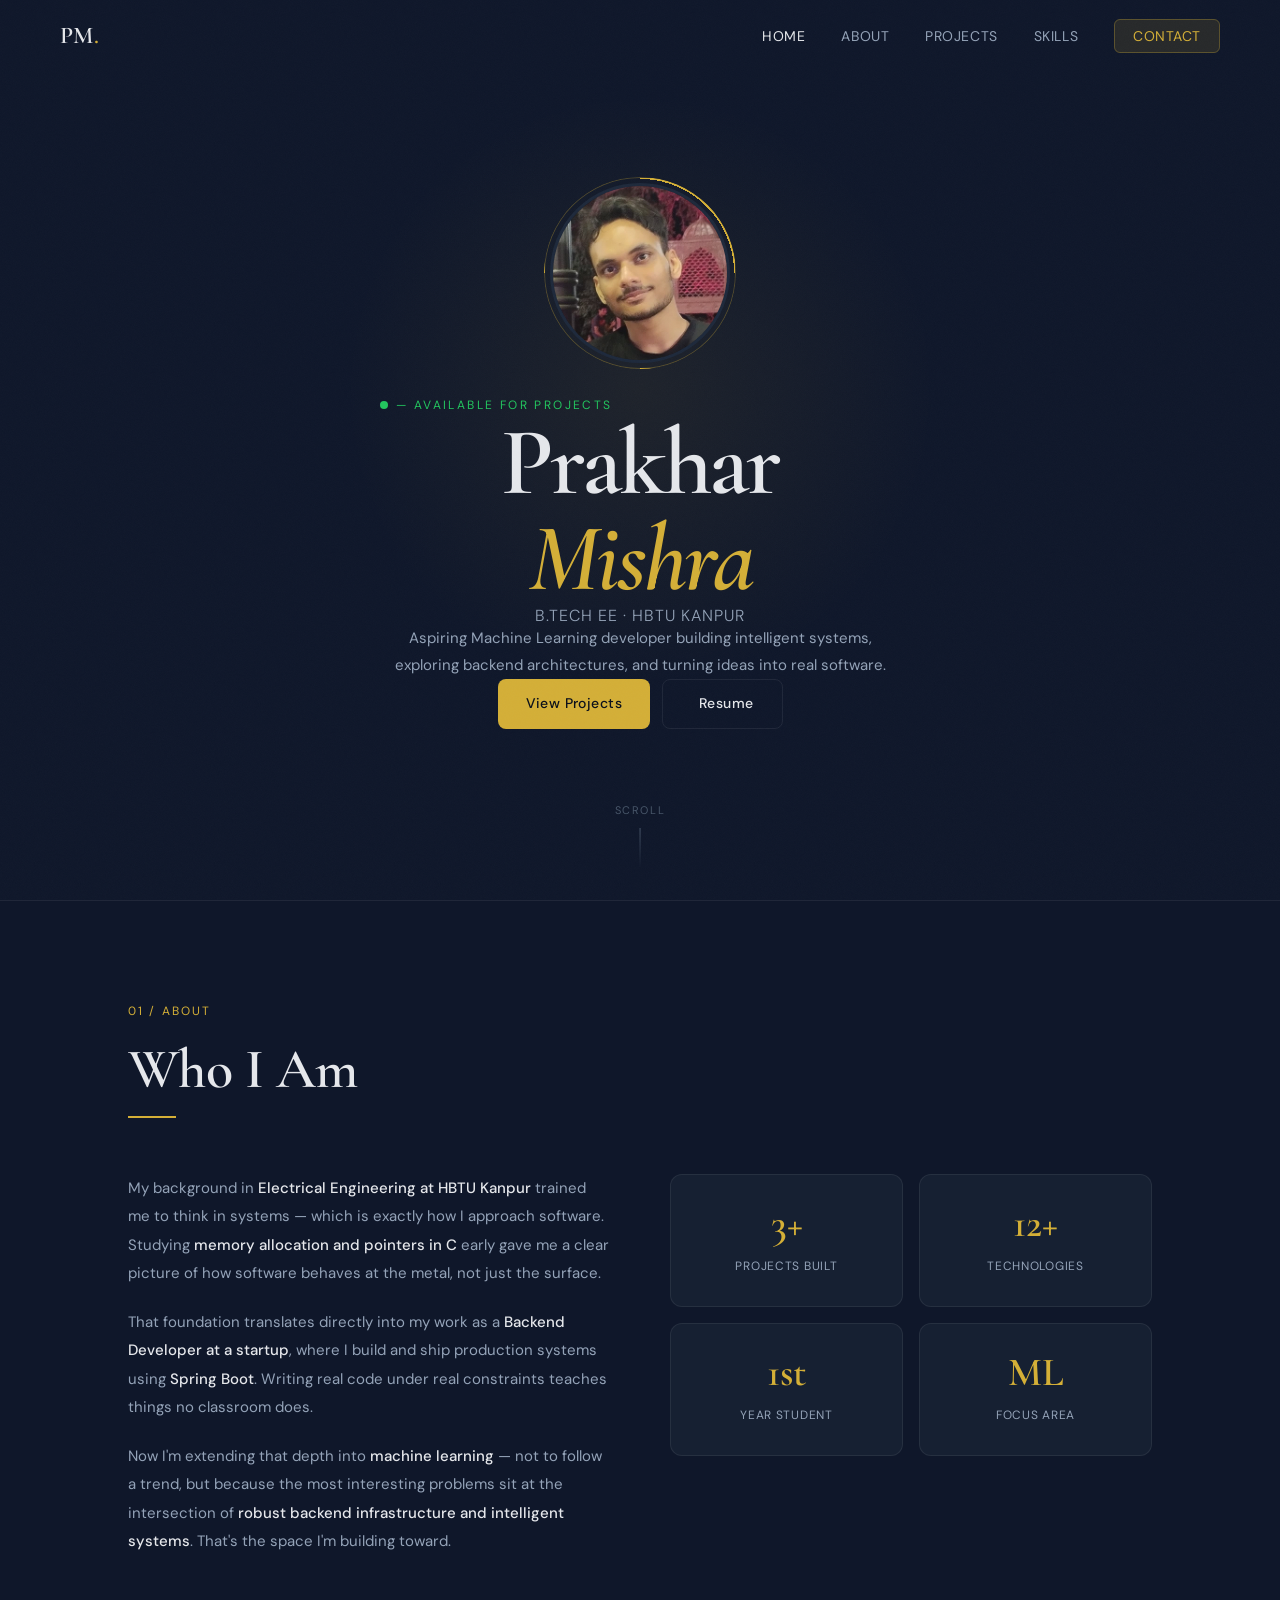
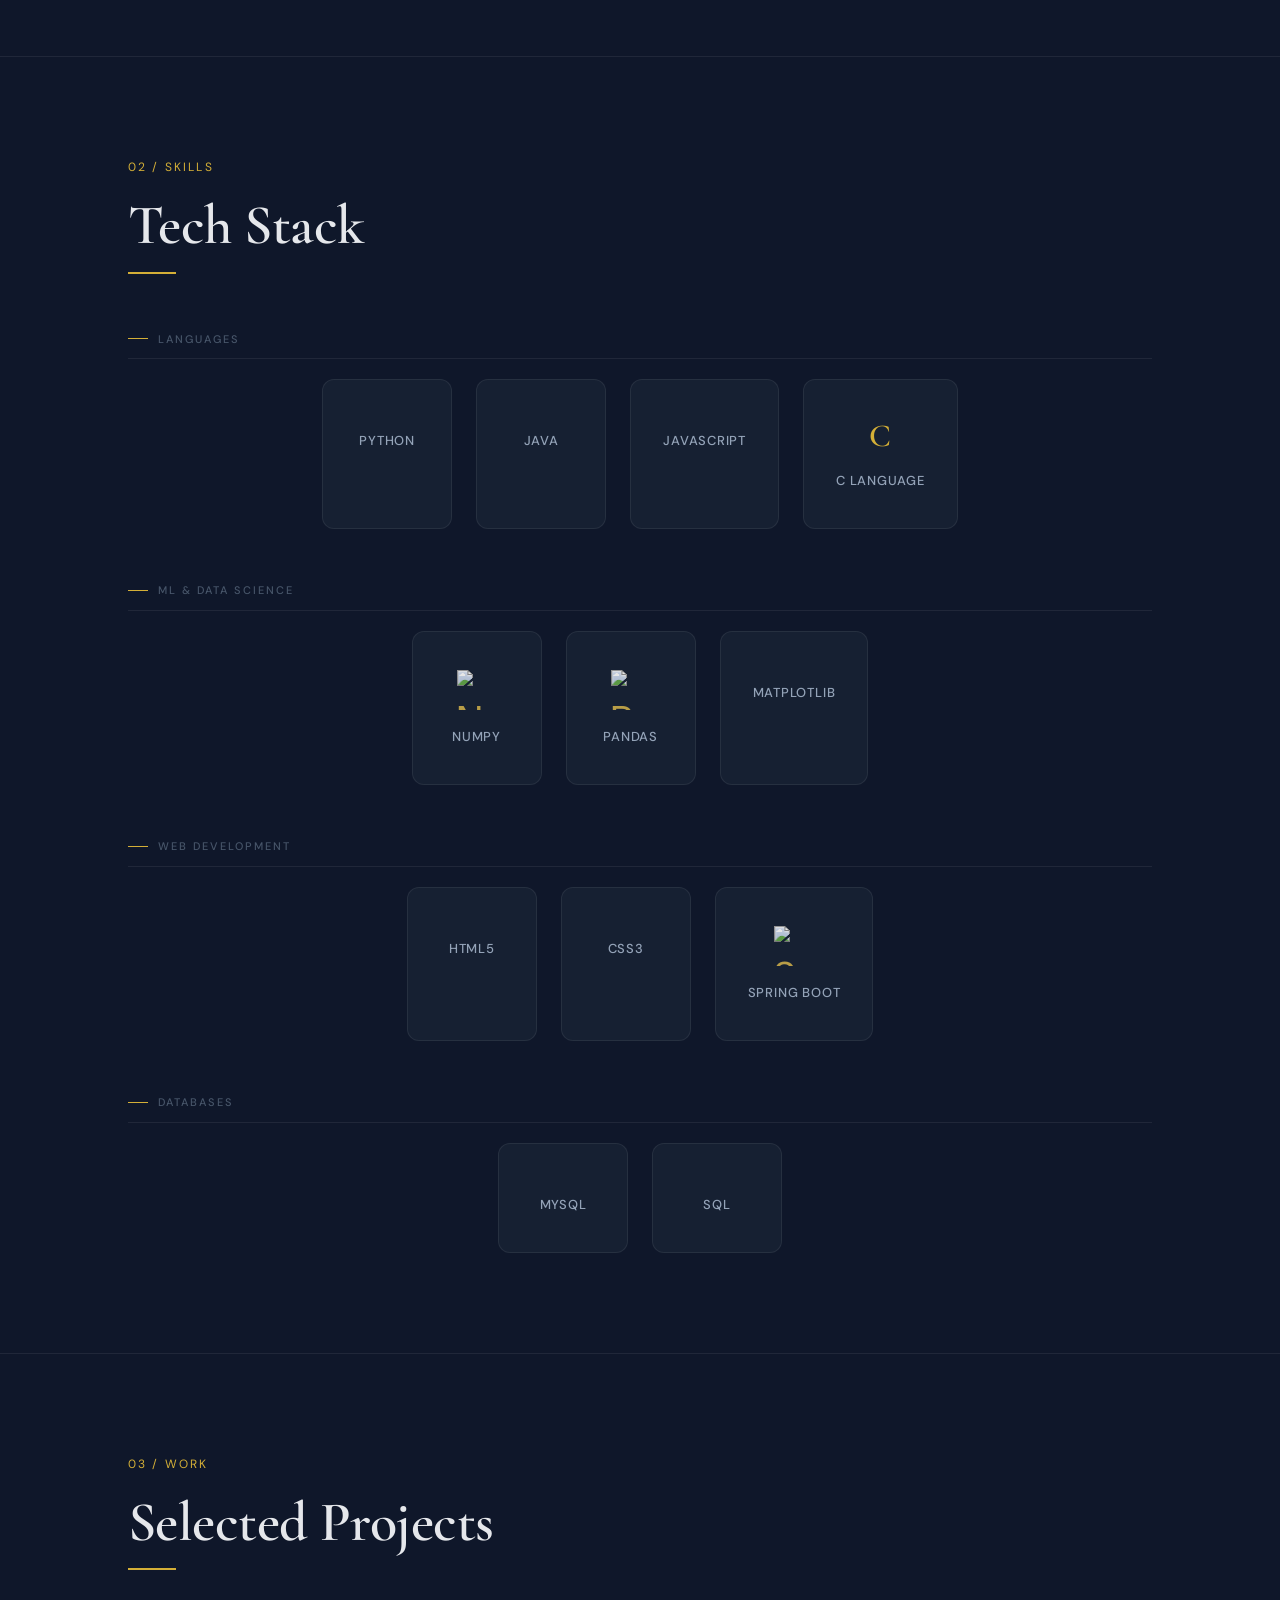
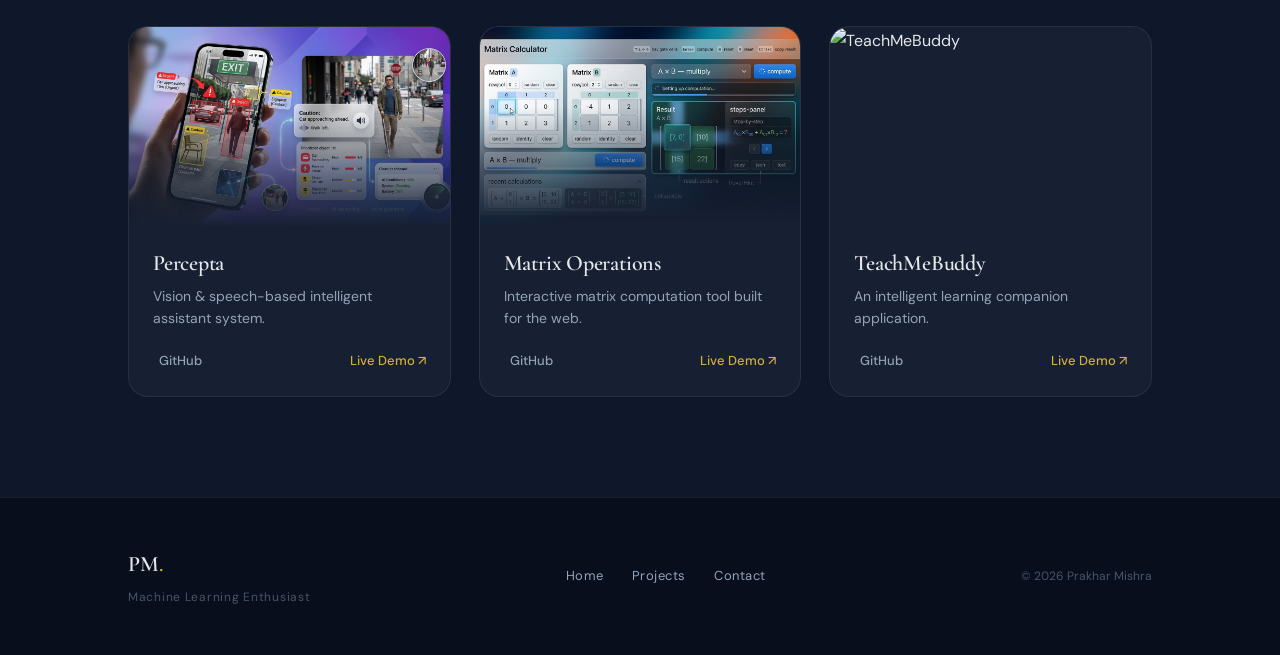
==== commit a75dfe80: "Resume" ====
--- a/index.html
+++ b/index.html
@@ -62,11 +62,7 @@
           </p>
           <div class="heroButtons reveal-up" style="--d: 0.5s">
             <a href="#projects" class="btn btn-primary">View Projects</a>
-            <a
-              href="resume/Prakhar_Mishra_Resume.pdf"
-              download
-              class="btn btn-ghost"
-            >
+            <a href="resume/Portfolio.pdf" download class="btn btn-ghost">
               <i class="fa-solid fa-download"></i> Resume
             </a>
           </div>
@@ -237,7 +233,7 @@
       <div class="projectsContainer">
         <div class="projectCard reveal-up" style="--d: 0.1s">
           <div class="project-img-wrap">
-            <img src="Pokemon.jpeg" alt="Percepta" />
+            <img src="./images/Percepta.png" alt="Percepta" />
             <div class="project-img-overlay"></div>
           </div>
           <div class="project-body">
@@ -257,7 +253,7 @@
 
         <div class="projectCard reveal-up" style="--d: 0.2s">
           <div class="project-img-wrap">
-            <img src="Rock Paper Scissors.jpeg" alt="Matrix Operations" />
+            <img src="./images/Matrix_Calculator.png" alt="Matrix Operations" />
             <div class="project-img-overlay"></div>
           </div>
           <div class="project-body">
@@ -281,7 +277,7 @@
 
         <div class="projectCard reveal-up" style="--d: 0.3s">
           <div class="project-img-wrap">
-            <img src="Tic Tac Toe.jpeg" alt="TeachMeBuddy" />
+            <img src="#" alt="TeachMeBuddy" />
             <div class="project-img-overlay"></div>
           </div>
           <div class="project-body">
